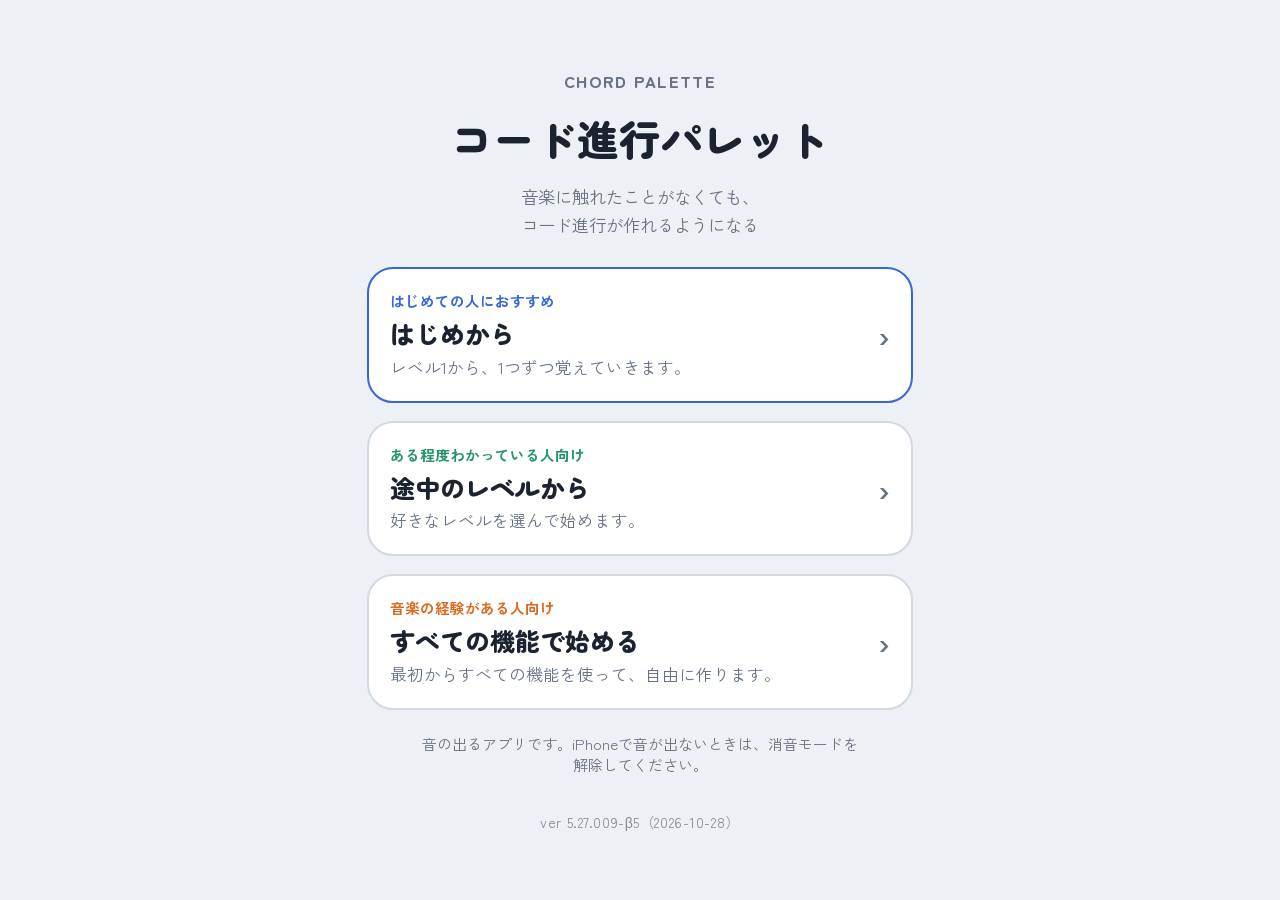
==== beta/index.html @ 0ecc5492 "ベータ版：コードのレベル10〜12で、同じ話題の文は「つぎへ」を押さずに続けて出す（鍵盤も時間に合わせて光る）。10-1・11-1 は話題の切れ目で2枚に（ver 5.27.009-β5） Co-Au" ====
<!doctype html>
<html lang="ja">
<head>
<meta charset="utf-8">
<meta name="viewport" content="width=device-width,initial-scale=1,maximum-scale=1,user-scalable=no,viewport-fit=cover">
<style>body{margin:0}[hidden]{display:none!important}</style>
<title>コード進行パレット β</title>
<script>
/* 意図しない拡大（ピンチ・ダブルタップ）を禁止。iPhone の Safari は viewport の user-scalable=no を無視するので、ジェスチャー自体を止める。
   アプリの読み込みが途中で失敗しても効くように、いちばん最初に置く。音を並べる画面の2本指の拡大（07-tracks.js）は自前で touch を見るので、これとは別に動く */
(function(){
  ['gesturestart','gesturechange','gestureend'].forEach(t=>document.addEventListener(t,e=>e.preventDefault(),{passive:false}));
  document.addEventListener('touchmove',e=>{ if(e.touches.length>1 || (e.scale!==undefined && e.scale!==1)) e.preventDefault(); },{passive:false});
  // すばやく2回目に触れたときは拡大させず、その代わりにタップ（クリック）として扱う
  let last=0;
  const tapEnd=e=>{ const now=Date.now(), quick=now-last<350; last=now;
    if(!quick || e.touches.length) return; const t=e.target; if(t.closest && t.closest('input,textarea,select,.proll')) return;
    e.preventDefault(); const c=t.isConnected && t.closest && !t.closest('.slot,.tile') && t.closest('button,a,label,[data-hear],[data-pair],[data-kd],.opt,.tc,.chip,[role=button]'); if(c) c.click(); };
  document.addEventListener('touchend',tapEnd,{passive:false});
  // 触った所が指を離す前に描き直されると（メロディの画面など）、touchend は外れた要素に届き document まで来ない。触った要素にも直接つけて受ける
  document.addEventListener('touchstart',e=>{ const t=e.target; if(t.nodeType!==1) return;
    t.addEventListener('touchend',ev=>{ if(!t.isConnected) tapEnd(ev); },{passive:false,once:true}); },{passive:true,capture:true});
  document.addEventListener('wheel',e=>{ if(e.ctrlKey) e.preventDefault(); },{passive:false});   // PCのトラックパッドのピンチ
})();
</script>
<meta name="claude:viewport-fit-sides" content="cover">
<link rel="preconnect" href="https://fonts.googleapis.com">
<link rel="preconnect" href="https://fonts.gstatic.com" crossorigin>
<link rel="stylesheet" href="https://fonts.googleapis.com/css2?family=Zen+Maru+Gothic:wght@500;700;900&family=Zen+Kaku+Gothic+New:wght@400;500;700&display=swap">
<link rel="stylesheet" href="../core/style.css?v=1301a5a6">
<link rel="stylesheet" href="core/beta.css?v=94fcdbba">
</head>
<body>

<div class="app" id="app">
  <div class="top">
    <button class="iconbtn" id="menuBtn" aria-label="メニュー" style="position:relative"><span class="protag">PRO</span>
      <svg width="22" height="22" viewBox="0 0 22 22" aria-hidden="true"><path d="M3 6h16M3 11h16M3 16h16" stroke="currentColor" stroke-width="2.2" stroke-linecap="round"/></svg>
    </button>
    <h1>コード進行パレット<small style="font-size:.55em;margin-left:4px;color:var(--d)">β</small></h1>
    <div class="badges"><button class="badge" id="keyBadge" aria-label="キーを変える">Key C</button><button class="badge" id="instBadge" aria-label="伴奏を変える">ピアノ</button></div>
  </div>

  <div class="palette" id="palette"></div>

  <div class="slotwrap">
    <div class="slothead"><span><span id="hint" class="nophrase">コードをマスへドラッグ</span></span><span class="right"><button class="moodtip" id="moodTip" hidden><span id="moodTipT">次のレベルへ</span> ›<i id="moodTipX" aria-label="とじる"><svg width="12" height="12" viewBox="0 0 18 18" aria-hidden="true" style="vertical-align:-1px"><path d="M4 4l10 10M14 4L4 14" stroke="currentColor" stroke-width="2.2" stroke-linecap="round"/></svg></i></button><b id="progName"></b></span></div>
    <div class="pages" id="pages"></div>
    <div class="gstrip" id="gstrip" aria-hidden="true"></div>
    <div class="slots" id="slots"></div>
  </div>

  <div class="lane" id="arpLane" role="button" tabindex="0" aria-label="コードの演奏を選ぶ">
    <span class="lanehead"><span id="arpLabel">コード</span> <b id="arpName"></b><svg width="12" height="12" viewBox="0 0 12 12" aria-hidden="true"><path d="M3 4.5l3 3 3-3" fill="none" stroke="currentColor" stroke-width="1.6" stroke-linecap="round"/></svg><span class="mix" data-ch="arp"><button class="mbtn" data-k="m" aria-label="ミュート"><svg width="15" height="15" viewBox="0 0 16 16" aria-hidden="true"><path d="M2.5 6h2.2L8 3.2v9.6L4.7 10H2.5z" fill="currentColor"/><path d="M10.5 6l3.5 4M14 6l-3.5 4" fill="none" stroke="currentColor" stroke-width="1.6" stroke-linecap="round"/></svg></button><button class="mbtn" data-k="s" aria-label="ソロ"><svg width="15" height="15" viewBox="0 0 16 16" aria-hidden="true"><path d="M2.8 10V8.5a5.2 5.2 0 0 1 10.4 0V10" fill="none" stroke="currentColor" stroke-width="1.6" stroke-linecap="round"/><rect x="2" y="9" width="3.2" height="4.6" rx="1.2" fill="currentColor"/><rect x="10.8" y="9" width="3.2" height="4.6" rx="1.2" fill="currentColor"/></svg></button><input type="range" min="0" max="1.5" step="0.05" value="1" aria-label="音量"></span></span>
    <canvas id="arpCv"></canvas>
  </div>
  <div class="lane" id="arp2Lane" role="button" tabindex="0" aria-label="重ねる楽器を選ぶ">
    <span class="lanehead">重ねる楽器 <b id="arp2Name"></b><svg width="12" height="12" viewBox="0 0 12 12" aria-hidden="true"><path d="M3 4.5l3 3 3-3" fill="none" stroke="currentColor" stroke-width="1.6" stroke-linecap="round"/></svg><span class="mix" data-ch="arp2"><button class="mbtn" data-k="m" aria-label="ミュート"><svg width="15" height="15" viewBox="0 0 16 16" aria-hidden="true"><path d="M2.5 6h2.2L8 3.2v9.6L4.7 10H2.5z" fill="currentColor"/><path d="M10.5 6l3.5 4M14 6l-3.5 4" fill="none" stroke="currentColor" stroke-width="1.6" stroke-linecap="round"/></svg></button><button class="mbtn" data-k="s" aria-label="ソロ"><svg width="15" height="15" viewBox="0 0 16 16" aria-hidden="true"><path d="M2.8 10V8.5a5.2 5.2 0 0 1 10.4 0V10" fill="none" stroke="currentColor" stroke-width="1.6" stroke-linecap="round"/><rect x="2" y="9" width="3.2" height="4.6" rx="1.2" fill="currentColor"/><rect x="10.8" y="9" width="3.2" height="4.6" rx="1.2" fill="currentColor"/></svg></button><input type="range" min="0" max="1.5" step="0.05" value="1" aria-label="音量"></span></span>
    <canvas id="arp2Cv"></canvas>
  </div>
  <div class="lane" id="drumLane" role="button" tabindex="0" aria-label="ドラムの演奏を選ぶ">
    <span class="lanehead">ドラム <b id="drumName"></b><svg width="12" height="12" viewBox="0 0 12 12" aria-hidden="true"><path d="M3 4.5l3 3 3-3" fill="none" stroke="currentColor" stroke-width="1.6" stroke-linecap="round"/></svg><span class="mix" data-ch="drum"><button class="mbtn" data-k="m" aria-label="ミュート"><svg width="15" height="15" viewBox="0 0 16 16" aria-hidden="true"><path d="M2.5 6h2.2L8 3.2v9.6L4.7 10H2.5z" fill="currentColor"/><path d="M10.5 6l3.5 4M14 6l-3.5 4" fill="none" stroke="currentColor" stroke-width="1.6" stroke-linecap="round"/></svg></button><button class="mbtn" data-k="s" aria-label="ソロ"><svg width="15" height="15" viewBox="0 0 16 16" aria-hidden="true"><path d="M2.8 10V8.5a5.2 5.2 0 0 1 10.4 0V10" fill="none" stroke="currentColor" stroke-width="1.6" stroke-linecap="round"/><rect x="2" y="9" width="3.2" height="4.6" rx="1.2" fill="currentColor"/><rect x="10.8" y="9" width="3.2" height="4.6" rx="1.2" fill="currentColor"/></svg></button><input type="range" min="0" max="1.5" step="0.05" value="1" aria-label="音量"></span></span>
    <canvas id="drumCv"></canvas>
  </div>
  <div class="lane" id="bassLane" role="button" tabindex="0" aria-label="ベースの演奏を選ぶ">
    <span class="lanehead">ベース <b id="bassName"></b><svg width="12" height="12" viewBox="0 0 12 12" aria-hidden="true"><path d="M3 4.5l3 3 3-3" fill="none" stroke="currentColor" stroke-width="1.6" stroke-linecap="round"/></svg><span class="mix" data-ch="bass"><button class="mbtn" data-k="m" aria-label="ミュート"><svg width="15" height="15" viewBox="0 0 16 16" aria-hidden="true"><path d="M2.5 6h2.2L8 3.2v9.6L4.7 10H2.5z" fill="currentColor"/><path d="M10.5 6l3.5 4M14 6l-3.5 4" fill="none" stroke="currentColor" stroke-width="1.6" stroke-linecap="round"/></svg></button><button class="mbtn" data-k="s" aria-label="ソロ"><svg width="15" height="15" viewBox="0 0 16 16" aria-hidden="true"><path d="M2.8 10V8.5a5.2 5.2 0 0 1 10.4 0V10" fill="none" stroke="currentColor" stroke-width="1.6" stroke-linecap="round"/><rect x="2" y="9" width="3.2" height="4.6" rx="1.2" fill="currentColor"/><rect x="10.8" y="9" width="3.2" height="4.6" rx="1.2" fill="currentColor"/></svg></button><input type="range" min="0" max="1.5" step="0.05" value="1" aria-label="音量"></span></span>
    <canvas id="bassCv"></canvas>
  </div>

  <div class="transport">
    <div class="playrow"><button class="hbtn" id="undoBtn" aria-label="もとに戻す" disabled><svg width="18" height="18" viewBox="0 0 18 18" aria-hidden="true"><path d="M6.5 4L3 7.5 6.5 11" fill="none" stroke="currentColor" stroke-width="1.9" stroke-linecap="round" stroke-linejoin="round"/><path d="M3.5 7.5h7a4 4 0 0 1 0 8H8" fill="none" stroke="currentColor" stroke-width="1.9" stroke-linecap="round"/></svg></button><button class="play" id="play" aria-label="再生"></button><button class="hbtn" id="redoBtn" aria-label="やり直す" disabled><svg style="transform:scaleX(-1)" width="18" height="18" viewBox="0 0 18 18" aria-hidden="true"><path d="M6.5 4L3 7.5 6.5 11" fill="none" stroke="currentColor" stroke-width="1.9" stroke-linecap="round" stroke-linejoin="round"/><path d="M3.5 7.5h7a4 4 0 0 1 0 8H8" fill="none" stroke="currentColor" stroke-width="1.9" stroke-linecap="round"/></svg></button></div>
    <div class="bpm">
      <label for="bpm">テンポ</label>
      <input type="range" id="bpm" min="60" max="180" step="1" value="96">
      <output id="bpmOut">96</output>
    </div>
  </div>
</div>

<div class="modepick" id="modePick" hidden role="dialog" aria-label="タイトル">
  <div class="mpin">
    <p class="mpeye">CHORD PALETTE</p>
    <h2 class="mptitle">コード進行パレット</h2>
    <p class="mpsub">音楽に触れたことがなくても、<br>コード進行が作れるようになる</p>
    <button class="mpcard cont" id="tsCont"><span class="mptx"><small>つづきから</small><b>つづきから</b><span id="tsContSub"></span></span><i>›</i></button>
    <button class="mpcard step" id="tsNew"><span class="mptx"><small>はじめての人におすすめ</small><b>はじめから</b><span id="tsNewSub">レベル1から、1つずつ覚えていきます。</span></span><i>›</i></button>
    <button class="mpcard mid" id="tsMid"><span class="mptx"><small>ある程度わかっている人向け</small><b>途中のレベルから</b><span>好きなレベルを選んで始めます。</span></span><i>›</i></button>
    <div class="tslevels" id="tsLevels" hidden></div>
    <button class="mpcard free" id="tsFree"><span class="mptx"><small>音楽の経験がある人向け</small><b>すべての機能で始める</b><span>最初からすべての機能を使って、自由に作ります。</span></span><i>›</i></button>
    <p class="mpnote">音の出るアプリです。iPhoneで音が出ないときは、消音モードを解除してください。</p>
    <p class="appver">ver 5.27.009-β5（2026-10-28）</p>
  </div>
</div>
<div class="scrim" id="scrim"></div>
<div class="lib" id="lib" hidden role="dialog" aria-label="コード進行ライブラリ">
  <div class="libin">
    <div class="libhead"><h2>コード進行ライブラリ</h2><button class="iconbtn" id="libClose" aria-label="とじる"><svg width="18" height="18" viewBox="0 0 18 18" aria-hidden="true"><path d="M4 4l10 10M14 4L4 14" stroke="currentColor" stroke-width="2" stroke-linecap="round"/></svg></button></div>
    <input type="search" id="libQ" placeholder="名前・雰囲気・数字で探す" autocomplete="off">
    <div class="libcats" id="libCats"></div>
    <div class="libtags" id="libTags"></div>
    <p class="small libnote">再生ボタンで試し聴き、「使う」でマスに入れます（今のマスは置きかわります）。</p>
    <div class="liblist" id="libList"></div>
  </div>
</div>
<div class="tut" id="tut" hidden>
  <div class="tutbar"><div class="tutprog nophrase" id="tutDots"></div><button class="tutrev" id="tutRev"><svg width="15" height="15" viewBox="0 0 16 16" aria-hidden="true"><path d="M2 3.2c2.2-.9 4.2-.6 6 .8 1.8-1.4 3.8-1.7 6-.8v9.6c-2.2-.9-4.2-.6-6 .8-1.8-1.4-3.8-1.7-6-.8z M8 4v9.6" fill="none" stroke="currentColor" stroke-width="1.5" stroke-linejoin="round"/></svg>おさらい</button><button class="tutskip" id="tutSkip">やめる</button><div class="tp-sub nophrase" id="tpSub"></div></div>
  <div class="tutstage" id="tutStage"></div>
  <div class="tutnav"><button class="tutbtn alt" id="tutBack">もどる</button><button class="tutbtn" id="tutNext">つぎへ</button></div>
  <div class="revwrap" id="revWrap" hidden><button class="revscrim" id="revScrim" aria-label="おさらいをとじる"></button>
    <div class="revpanel" role="dialog" aria-label="おさらい"><div class="revhead"><b>おさらい</b><button id="revClose" aria-label="とじる"><svg width="14" height="14" viewBox="0 0 14 14" aria-hidden="true"><path d="M3 3l8 8M11 3l-8 8" stroke="currentColor" stroke-width="2" stroke-linecap="round"/></svg></button></div>
      <p class="revsub">このページに出てくる、前に説明した言葉です。コードはタップすると鳴ります。</p><div class="revlist" id="revList"></div><i class="revgrip"></i></div></div>
</div>
<div class="modalpop" id="moodPop" hidden><div class="popcard" role="dialog" aria-label="次のレベルの案内">
  <div class="popchips" id="moodPopChips"></div>
  <div class="popeyebrow" id="moodPopEye">NEXT</div>
  <h2 id="moodPopTitle"></h2>
  <p id="moodPopText"></p>
  <div class="popbtns"><button class="alt" id="moodPopLater">あとで</button><button id="moodPopGo">はじめる</button></div>
</div></div>
<div class="toast" id="toast" hidden></div>
<button class="updbar" id="updBar" hidden>新しいバージョンがあります　タップで更新</button>
<div class="coach" id="coach" hidden><svg class="dim" aria-hidden="true"><defs><mask id="coachMask"><rect width="100%" height="100%" fill="#fff"/><g id="coachHoles"></g></mask></defs><rect width="100%" height="100%" fill="rgba(8,12,20,.55)" mask="url(#coachMask)"/></svg><div class="bubble" id="coachBubble"><p id="coachText"></p><div class="bbtns" id="coachBtns"></div></div></div>

<aside class="drawer" id="drawer" aria-label="設定">
  <h2>設定 <button class="iconbtn" id="closeDrawer" aria-label="とじる"><svg width="18" height="18" viewBox="0 0 18 18" aria-hidden="true"><path d="M4 4l10 10M14 4L4 14" stroke="currentColor" stroke-width="2" stroke-linecap="round"/></svg></button></h2>
  <div class="sec"><h3>レベル <small id="lvCount" style="color:var(--muted);font-weight:400"></small></h3>
    <button class="lvnext" id="lvNext"></button>
    <details class="acc" id="lvAcc" style="margin-top:8px"><summary><span>レベル一覧（クリアしたレベルは見返せます）</span><svg width="12" height="12" viewBox="0 0 12 12" aria-hidden="true"><path d="M3 4.5l3 3 3-3" fill="none" stroke="currentColor" stroke-width="1.6" stroke-linecap="round"/></svg></summary><div class="acclist" id="levelList"></div></details>
    <button class="chip" id="toTitle" style="align-self:flex-start">タイトル画面へ</button></div>
  <div class="sec"><h3>キー</h3><div class="keys" id="keyChips"></div></div>
  <div class="sec"><h3>小節数</h3><div class="chips" id="barChips"></div></div>
  <div class="sec" id="lenSec"><h3>コードの切り替え（1マスの長さ）</h3><div class="chips" id="lenChips"></div>
    <p class="small" id="lenNote"></p></div>
  <div class="sec"><h3>コードの表示</h3><div class="chips" id="labelChips"></div>
    <h3 style="margin-top:12px">数字の書き方</h3><div class="chips" id="numChips"></div></div>
  <div class="sec"><h3>進行ガイド</h3><div class="chips" id="guideChips"></div>
    <p class="small">マスの上に、役割の流れ（T・S・D）と、お手本どおりかを表示します。</p></div>
  <div class="sec"><h3>色の意味</h3>
    <div class="legend">
      <span class="T"><b>T</b>トニック：落ち着く・帰ってくる場所</span>
      <span class="S"><b>S</b>サブドミナント：広がる・動き出す</span>
      <span class="D"><b>D</b>ドミナント：緊張してTに戻りたくなる</span>
    </div>
    <p class="small" style="margin:6px 0 0">右上の ( ) は「ときどきその役割にもなる」という意味です。</p>
  </div>
  <div class="sec"><h3>コード進行ライブラリ</h3><button class="chip main" id="libOpen">有名な進行から探す</button><p class="small" style="margin:6px 0 0">定番の進行を、名前や雰囲気で探して使えます。レベルが上がると増えます。</p></div>
  <div class="sec"><h3>PRO</h3><div class="chips" id="proChips"></div>
    <p class="small">パレットにないコード（sus4・分数コードなど）を作れます。置いたコードを2回タップすると開きます。<br>伴奏の帯をタップすると「トラック」の画面が開き、演奏・楽器・音量などを細かく変えられます。</p></div>
  <p class="small" id="accNote">伴奏の帯をタップすると、伴奏スタイルと楽器・ドラムの音・ベースを選べます。</p>
  <p class="small">iPhoneで音が出ないときは、消音モードを解除してください。</p>
  <div class="sec"><h3>曲を書き出す</h3>
    <div class="chips"><button class="chip" id="expAudio">音声ファイル</button><button class="chip" id="expMidi">MIDIファイル</button><button class="chip" id="shareNow">共有リンク</button></div>
    <p class="small" style="margin:6px 0 0" id="expNote">音声ファイルは、1周再生しながら録音します。共有リンクを開いた人の進み具合や設定は変わりません。</p>
    <div id="shareBox"></div></div>
  <div class="sec"><h3>セーブデータ</h3>
    <div class="chips"><button class="chip main" id="saveExport">セーブデータを保存</button><button class="chip" id="saveImport">セーブデータを読み込む</button></div>
    <input type="file" id="saveFile" accept=".json,application/json" hidden>
    <p class="small" style="margin:6px 0 0">進み具合・曲・設定を、まるごと1つのファイルに保存します。別の端末でも読み込めます。</p>
    <details class="acc" id="songAcc" style="margin-top:8px" hidden><summary><span>保存した進行</span><svg width="12" height="12" viewBox="0 0 12 12" aria-hidden="true"><path d="M3 4.5l3 3 3-3" fill="none" stroke="currentColor" stroke-width="1.6" stroke-linecap="round"/></svg></summary><div class="songlist" id="songList"></div></details></div>
  <div class="sec"><h3>リセット</h3>
    <div class="chips"><button class="chip" id="resetSlots">マスを空にする</button><button class="chip" id="resetAll">設定もぜんぶ最初に戻す</button></div>
    <p class="small" style="margin:0">セーブデータとマイ演奏は消えません。</p></div>
  <p class="appver">ver 5.27.009-β5（2026-10-28）</p>
</aside>

<div class="sheet" id="varSheet" role="dialog" aria-label="コードのバリエーション">
  <h2><span id="varTitle">バリエーション</span><button class="iconbtn" id="closeVar" aria-label="とじる"><svg width="18" height="18" viewBox="0 0 18 18" aria-hidden="true"><path d="M4 4l10 10M14 4L4 14" stroke="currentColor" stroke-width="2" stroke-linecap="round"/></svg></button></h2>
  <div class="varopts" id="varOpts"></div>
  <div id="varWheels" hidden><div class="varnow" id="varNow"></div>
    <div class="varcols"><div class="edcol"><h3>響き</h3><div class="wheel"><div class="edlist" id="varKind"></div></div></div>
      <div class="edcol"><h3>ベース（いちばん低い音）</h3><div class="wheel"><div class="edlist" id="varBassW"></div></div></div></div></div>
  <p class="pnote">タップすると響きを試せます。右上の文字は役割（T・S・D）です。</p>
</div>
<div class="sheet" id="edSheet" role="dialog" aria-label="コードを編集">
  <h2><span id="edTitle"></span><button class="iconbtn" id="closeEd" aria-label="とじる"><svg width="18" height="18" viewBox="0 0 18 18" aria-hidden="true"><path d="M4 4l10 10M14 4L4 14" stroke="currentColor" stroke-width="2" stroke-linecap="round"/></svg></button></h2>
  <div class="edtabs" id="edTabs"></div>
  <div class="edhead"><span class="edname" id="edName"></span><span class="edsub" id="edSub"></span>
    <button class="chip" id="edPlay">試し弾き</button><button class="chip" id="edReset">もとに戻す</button></div>
  <div class="sheetsec"><h3>コードを変える拍（いくつでも）</h3><div class="chips" id="edBeat"></div></div>
  <div class="sheetsec" id="edAntSec"><h3>このコードに入るタイミング（食い・後ろ倒し）</h3><div class="chips" id="edAnt"></div></div>
  <div class="edcols">
    <div class="edcol"><h3>ルート</h3><div class="wheel"><div class="edlist" id="edRoot"></div></div></div>
    <div class="edcol"><h3>種類</h3><div class="wheel"><div class="edlist" id="edQual"></div></div></div>
    <div class="edcol"><h3>追加の音</h3><div class="wheel"><div class="edlist" id="edExt"></div></div></div>
    <div class="edcol"><h3>ベース</h3><div class="wheel"><div class="edlist" id="edBass"></div></div></div>
  </div>
</div>
<div class="sheet" id="patSheet" role="dialog" aria-label="演奏を編集">
  <h2><span id="patTitle"></span><button class="iconbtn" id="closePat" aria-label="とじる"><svg width="18" height="18" viewBox="0 0 18 18" aria-hidden="true"><path d="M4 4l10 10M14 4L4 14" stroke="currentColor" stroke-width="2" stroke-linecap="round"/></svg></button></h2>
  <div class="prow" style="margin-bottom:10px"><input id="patName" class="pname" maxlength="16" aria-label="演奏の名前"><button class="chip hb" id="patUndo" aria-label="もとに戻す" disabled><svg width="18" height="18" viewBox="0 0 18 18" aria-hidden="true"><path d="M6.5 4L3 7.5 6.5 11" fill="none" stroke="currentColor" stroke-width="1.9" stroke-linecap="round" stroke-linejoin="round"/><path d="M3.5 7.5h7a4 4 0 0 1 0 8H8" fill="none" stroke="currentColor" stroke-width="1.9" stroke-linecap="round"/></svg></button><button class="chip hb" id="patRedo" aria-label="やり直す" disabled><svg style="transform:scaleX(-1)" width="18" height="18" viewBox="0 0 18 18" aria-hidden="true"><path d="M6.5 4L3 7.5 6.5 11" fill="none" stroke="currentColor" stroke-width="1.9" stroke-linecap="round" stroke-linejoin="round"/><path d="M3.5 7.5h7a4 4 0 0 1 0 8H8" fill="none" stroke="currentColor" stroke-width="1.9" stroke-linecap="round"/></svg></button><button class="chip" id="patNew">＋ 新規</button><button class="chip" id="patDup">複製</button></div>
  <p class="pnote" id="patHelp"></p>
  <div class="pgrid" id="patGrid"></div>
  <div class="prow" style="margin:8px 0 6px"><button class="chip main" id="patPlay">再生／停止</button></div>
  <div class="sheetsec"><h3 id="patOptTitle"></h3><div class="chips" id="patOptChips"></div>
    <details class="acc" id="patMoreAcc" style="margin-top:12px"><summary><span>細かい設定（リズム・タイミングなど）</span><svg width="12" height="12" viewBox="0 0 12 12" aria-hidden="true"><path d="M3 4.5l3 3 3-3" fill="none" stroke="currentColor" stroke-width="1.6" stroke-linecap="round"/></svg></summary><div id="patOptMore"></div></details></div>
  <div class="prow"><button class="chip" id="patClear">ぜんぶ削除</button><button class="chip" id="patDel">この演奏を削除</button></div>
</div>
<div class="sheet" id="sheet" role="dialog" aria-label="演奏を選ぶ">
  <h2><span id="sheetTitle"></span><button class="iconbtn" id="closeSheet" aria-label="とじる"><svg width="18" height="18" viewBox="0 0 18 18" aria-hidden="true"><path d="M4 4l10 10M14 4L4 14" stroke="currentColor" stroke-width="2" stroke-linecap="round"/></svg></button></h2>
  <div class="proedit"><button class="chip" id="patEditBtn">演奏を編集</button><button class="chip" id="patNewBtn">＋ 新しく作る</button><small id="patHint"></small></div>
  <h3 class="sheeth3">演奏</h3>
  <div class="opts" id="opts"></div>
  <div class="sheetsec" id="keepSec" hidden style="margin-top:14px"><h3>伴奏スタイルを変えたとき</h3><div id="keepChips"></div></div>
  <div class="sheetsec" style="margin-top:16px"><h3 id="soundTitle"></h3><div class="chips" id="soundChips"></div></div>
  <div class="sheetsec" id="rangeSec" hidden><h3 id="rangeTitle">音域</h3>
    <p class="small" style="margin:0 0 6px">和音を弾く高さの範囲を選びます。</p>
    <div class="rangerow" id="rhRow"><b id="rhLab">右手</b><input type="range" id="rhKb" step="1"><output id="rhOut"></output><button class="chip" id="rhReset">標準</button></div>
    <div class="rangerow" id="lhRow"><b>左手</b><input type="range" id="lhKb" step="1"><output id="lhOut"></output><button class="chip" id="lhReset">標準</button></div></div>
  <div class="sheetsec" id="wideSec" hidden><h3>左右の広がり</h3><div class="chips" id="wideChips"></div><p class="small" style="margin:6px 0 0">音を左右に振り分けて、広がりのある響きにします。</p></div>
  <div class="sheetsec" id="part2Sec" hidden><h3>重ねる楽器</h3><div class="chips" id="p2Pat"></div><div id="p2InstWrap" hidden><h3 style="margin-top:12px">楽器</h3><div class="chips" id="p2Inst"></div></div></div>
  <div class="sheetsec" id="kitSec" hidden><h3>ドラムの音</h3><div class="chips" id="kitChips2"></div></div>
  <div class="sheetsec" id="fillSec"><h3>フィルイン（4小節ごとにおかずとシンバル）</h3><div class="chips" id="fillChips"></div><h3>ベース</h3><div class="chips" id="bassSndChips"></div></div>
</div>

<script>window.CP_CONF={"store": "cpbeta-", "snd": "../snd/", "kind": "beta", "lvMax": 12};</script>
<script src="../core/js/01-music.js?v=28c1b060"></script>
<script src="../core/js/02-mypattern.js?v=146890c2"></script>
<script src="../core/js/03-ui.js?v=aeaad950"></script>
<script src="../core/js/04-audio.js?v=596e3ac2"></script>
<script src="../core/js/05-tutorial.js?v=4e760c0c"></script>
<script src="../core/js/06-save.js?v=3127f7e9"></script>
<script src="../core/js/07-tracks.js?v=ca8d3c38"></script>
<script src="../core/js/09-phrase.js?v=47f99bd0"></script>
<script src="../core/js/10-pated.js?v=c9de733f"></script>
<script src="core/js/11-paths.js?v=97044d5e"></script>
<script src="../core/js/12-songs.js?v=92349446"></script>
<script src="core/js/13-chordadv.js?v=96210ac9"></script>
</body>
</html>
---- core/style.css ----
/* Layout: one fixed phone screen — top bar, chord palette (4×2), bar slots, two DAW-style lanes (drums / arpeggio), transport. Settings live in a left drawer; pattern pickers in a bottom sheet. */
:root{
  --bg:#EDF0F5; --surface:#FFFFFF; --ink:#1B2230; --muted:#677285; --line:#D3D9E3; --lane:#E3E8EF;
  --t:#3567D6; --s:#24946A; --d:#DA6A22;
  --display:"Zen Maru Gothic","Hiragino Maru Gothic ProN","Rounded Mplus 1c",sans-serif;
  --body:"Zen Kaku Gothic New","Hiragino Sans","Noto Sans JP",sans-serif;
  --gap:8px; --warn:#E3A82B; --warnText:#A86F00;
}
@media (prefers-color-scheme: dark){:root:not([data-theme="light"]){
  --bg:#11151C; --surface:#1A202A; --ink:#E8ECF3; --muted:#8C97AA; --line:#2B3441; --lane:#161B23;
  --t:#7EA4FF; --s:#5BCB97; --d:#FF9C5B; --warn:#F2C14E; --warnText:#F2C14E; color-scheme:dark}}
:root[data-theme="dark"]{
  --bg:#11151C; --surface:#1A202A; --ink:#E8ECF3; --muted:#8C97AA; --line:#2B3441; --lane:#161B23;
  --t:#7EA4FF; --s:#5BCB97; --d:#FF9C5B; --warn:#F2C14E; --warnText:#F2C14E; color-scheme:dark}
*{box-sizing:border-box}
[hidden]{display:none!important}
html,body{height:100%;overflow:hidden;overscroll-behavior:none;background:var(--bg)}
html{touch-action:pan-x pan-y}
/* ダブルタップでの拡大を止める（スクロールはできる）。スライダーとドラッグする所は個別に none */
body,body *{touch-action:pan-x pan-y}
input[type=range]{touch-action:none}
/* iPhone は16pxより小さい入力欄を触ると自動で拡大するので、入力欄はすべて16px以上に */
input,select,textarea{font-size:16px}   /* ピンチズーム・ダブルタップズームを止める */
body{color:var(--ink);font-family:var(--body);-webkit-tap-highlight-color:transparent;
  padding-left:max(12px,env(safe-area-inset-left,0px));padding-right:max(12px,env(safe-area-inset-right,0px));padding-block:6px 10px}
button{font:inherit;color:inherit}
.app{height:100%;max-width:520px;margin:0 auto;display:grid;gap:10px;
  grid-template-rows:auto minmax(0,1fr);grid-auto-rows:auto;grid-template-columns:minmax(0,1fr)}
.app>*{min-width:0}

/* top bar */
.top{display:flex;align-items:center;gap:10px;height:40px}
.iconbtn{width:40px;height:40px;border-radius:12px;border:0;background:transparent;display:grid;place-items:center;cursor:pointer;flex:none}
.iconbtn:focus-visible,.chip:focus-visible,.lane:focus-visible,.play:focus-visible{outline:2px solid var(--t);outline-offset:2px}
h1{font-family:var(--display);font-weight:900;font-size:1.05rem;margin:0;white-space:nowrap}
.badges{margin-left:auto;display:flex;gap:6px;min-width:0;overflow:hidden}
.badges .badge{min-width:0;overflow:hidden;text-overflow:ellipsis}
h1{flex:none}
#keyBadge{flex:none}
.badge{font-size:.72rem;color:var(--muted);border:1px solid var(--line);border-radius:999px;padding:3px 9px;white-space:nowrap;background:var(--surface)}

/* palette */
.palette{display:grid;grid-template-columns:repeat(3,minmax(0,auto));grid-template-rows:repeat(3,minmax(0,min(26vw,150px)));justify-content:center;align-content:center;gap:var(--gap) 10px;min-height:0}
.palette .tile{height:min(100%,26vw,150px);aspect-ratio:1/.88;align-self:center;justify-self:center}   /* パレットを大きめに（横幅いっぱいまで） */
.palette .tile:nth-child(7){grid-column:2}
.tile{--fn:var(--t);position:relative;border-radius:16px;border:2px solid color-mix(in srgb,var(--fn) 40%,var(--line));
  background:color-mix(in srgb,var(--fn) 10%,var(--surface));display:flex;align-items:center;justify-content:center;
  touch-action:none;user-select:none;-webkit-user-select:none;cursor:grab;container-type:size;min-height:0;transition:transform .12s,box-shadow .12s}
.tile.S,.slot.S,.ghost.S{--fn:var(--s)}
.slot.X,.ghost.X{--fn:var(--muted)}
.page i.X{background:color-mix(in srgb,var(--muted) 28%,var(--surface))}.tile.D,.slot.D,.ghost.D{--fn:var(--d)}
.tile.sel{box-shadow:0 0 0 2px var(--bg),0 0 0 5px var(--fn)}
.tile:active{transform:scale(.95)}
.name{font-family:var(--display);font-weight:900;font-size:clamp(.7rem,36cqmin,2.1rem);line-height:1;margin-top:min(10cqh,12px);letter-spacing:-.02em;white-space:nowrap}
.name sup{font-size:.5em;vertical-align:.85em;margin-left:1px}
.deg{position:absolute;top:min(4px,3cqh);left:min(8px,6cqw);font-family:var(--display);font-weight:900;font-size:clamp(.5rem,16cqh,.8rem);line-height:1.1;color:var(--fn)}
.deg sup,.slot .dg sup{font-size:.6em;vertical-align:.7em}
.leg{width:0;min-width:100%;align-self:stretch;height:100%;min-height:0;container-type:size;display:flex;flex-direction:column;justify-content:center;gap:min(6px,2cqh);overflow:hidden;line-height:1.2;color:var(--muted)}
.leg span{display:flex;gap:.35em;align-items:baseline;font-size:min(.72rem,12cqh,10cqw);white-space:nowrap}
.leg b{font-family:var(--display);font-weight:900;font-size:1.1em;flex:none}   /* 凡例：段の高さに合わせて文字を小さくし、タイルや下の行にはみ出さない */
.leg .T b{color:var(--t)}.leg .S b{color:var(--s)}.leg .D b{color:var(--d)}
.legL{grid-column:1;grid-row:3}.legR{grid-column:3;grid-row:3}
.fn{position:absolute;top:min(5px,4cqh);right:min(8px,6cqw);font-family:var(--display);font-weight:900;font-size:clamp(.45rem,13cqh,.64rem);line-height:1.1;color:var(--fn)}
.fn small{font-size:.85em;color:var(--s);margin-left:1px}
.tile.dual{border-color:color-mix(in srgb,var(--t) 40%,var(--line));
  background:linear-gradient(135deg,color-mix(in srgb,var(--d) 12%,var(--surface)) 0 50%,color-mix(in srgb,var(--t) 10%,var(--surface)) 50% 100%)}
.slot .rl{position:absolute;bottom:3px;right:6px;font-family:var(--display);font-weight:900;font-size:.62rem;color:var(--fn)}
.slot:not(.filled) .rl,.slot.split .rl{display:none}
.slot .cell i b{color:var(--fn);margin-left:2px}
.helper{border:1.5px dashed var(--line);border-radius:16px;display:flex;align-items:center;justify-content:center;text-align:center;
  font-size:.66rem;line-height:1.45;color:var(--muted);padding:6px;min-height:0;overflow:hidden}

/* slots */
.slotwrap{display:flex;flex-direction:column;gap:4px;min-height:0}
.slothead{display:flex;justify-content:space-between;align-items:center;gap:8px;font-size:.72rem;color:var(--muted);min-height:16px;line-height:16px}
.slothead .right{display:flex;align-items:center;gap:8px;min-width:0;flex:none}
#hint.guide{color:var(--ink);font-weight:700;font-family:var(--display)}
.slot.warn{box-shadow:0 0 0 2px var(--bg),0 0 0 4px var(--warn)}
#hint{min-width:0;overflow:hidden;text-overflow:ellipsis;white-space:nowrap;flex:0 1 auto}
#progName{white-space:nowrap;overflow:hidden;text-overflow:ellipsis;min-width:0}
.slothead .right{min-width:0;flex-shrink:1}
.proedit{display:none;margin:0 auto 12px;max-width:520px}
body.pro .proedit{display:flex;gap:8px;align-items:center}
.proedit .chip{background:var(--ink);color:var(--bg);border-color:var(--ink);white-space:nowrap;flex:none}
.proedit small{font-size:.7rem;color:var(--muted);line-height:1.4}
.pgrid{display:block;max-width:560px;margin:0 auto 12px;--rh:26px}
.prwrap{display:flex;gap:4px}
.kbrow{margin:8px 0 12px}.kbhead{display:flex;align-items:center;gap:10px;font-size:.85rem;margin:0 0 6px}.kbhead span{flex:1;color:var(--muted);font-variant-numeric:tabular-nums}.kbhead .chip{padding:4px 12px}
.kbr{position:relative;overflow-x:auto;overflow-y:hidden;-webkit-overflow-scrolling:touch;border-radius:6px;border:1.5px solid var(--line);touch-action:pan-x}
.kbr .keys{display:flex;height:64px;width:max-content}
.kbr i{display:block;width:13px;flex:none;border-right:1px solid var(--line);background:#fff;position:relative;cursor:pointer}
.kbr i.bk{background:#3a3f4a;height:62%}
.kbr i.on{background:color-mix(in srgb,var(--t) 55%,#fff)}.kbr i.bk.on{background:color-mix(in srgb,var(--t) 70%,#000)}
.kbr i.lo{box-shadow:inset 0 -5px 0 var(--d)}
.kbr i em{position:absolute;bottom:2px;left:0;right:0;text-align:center;font-style:normal;font-size:.5rem;color:var(--muted);pointer-events:none}
.rangerow{display:flex;align-items:center;gap:10px;font-size:.85rem;font-weight:700;margin:6px 0}.rangerow .chip{padding:4px 10px;font-size:.75rem}.rangerow output{min-width:6.5em!important}.rangerow input{flex:1}.rangerow output{min-width:3.4em;text-align:right;font-variant-numeric:tabular-nums;color:var(--muted);font-weight:500}
.scenebar{margin:0 0 10px}.scenebar .small{margin:6px 0 0}
.prlabs{display:flex;flex-direction:column;width:64px;flex:none}
.prlabs span{height:var(--rh);display:flex;align-items:center;font-size:.6rem;color:var(--muted);font-weight:700;white-space:nowrap;overflow:hidden}
.proll{--cols:16;position:relative;flex:1;min-width:0;height:calc(var(--rows) * var(--rh));border-radius:6px;touch-action:none;user-select:none;-webkit-user-select:none;-webkit-touch-callout:none;cursor:crosshair;
  background:
    repeating-linear-gradient(90deg,color-mix(in srgb,var(--ink) 30%,transparent) 0 1.5px,transparent 1.5px calc(100% / var(--cols) * 4)),
    repeating-linear-gradient(90deg,var(--line) 0 1px,transparent 1px calc(100% / var(--cols))),
    repeating-linear-gradient(180deg,transparent 0 calc(var(--rh) - 1px),var(--line) calc(var(--rh) - 1px) var(--rh)),
    var(--lane)}
.prnotes{position:absolute;inset:0;pointer-events:none}
.prn{position:absolute;height:calc(var(--rh) - 5px);margin-top:2px;border-radius:4px;box-sizing:border-box;border:1.5px solid var(--t);
  background:color-mix(in srgb,var(--t) calc(25% + var(--v) * 60%),var(--surface));overflow:hidden;
  box-shadow:inset -4px 0 0 -2px color-mix(in srgb,var(--ink) 55%,transparent)}
.prn.dn::after{content:'';position:absolute;right:5px;bottom:3px;width:0;height:0;border:5px solid transparent;border-top:7px solid var(--ink);border-bottom:0}   /* 刺繍音の印（下向きの三角） */
.prn.nu::after{content:'';position:absolute;right:5px;bottom:3px;width:0;height:0;border:5px solid transparent;border-bottom:7px solid var(--ink);border-top:0}   /* 上の刺繍音の印（右下に上向きの三角） */
.prn.orn{border-style:dashed}   /* 飾り（元の音へ戻る刺繍・装飾音・トリル）は点線のふち */
.prn.up::after{content:'';position:absolute;right:5px;top:3px;width:0;height:0;border:5px solid transparent;border-bottom:7px solid var(--ink);border-top:0}   /* 上へ転回の印（上向きの三角） */
.prn.scoop::before{content:'';position:absolute;left:4px;bottom:4px;width:9px;height:2.5px;background:var(--ink);transform:rotate(-40deg);border-radius:1px}   /* しゃくりの印（左下からずり上がる線） */
.prn.nx,.prn.nt{border-style:dotted;border-width:2.5px}   /* 次のコードへつなぐ音・次のコードの上の音を先に弾く音（点線） */
.prn.cond{background-image:repeating-linear-gradient(135deg,transparent 0 4px,rgba(255,255,255,.45) 4px 6px)}   /* 鳴らす小節が決まっている音（しま模様） */
.prn.ocd::before,.prn.ocu::before{position:absolute;left:4px;top:50%;transform:translateY(-50%);font-size:9px;line-height:1;font-weight:700;color:var(--ink)}.prn.ocd::before{content:'↓'}.prn.ocu::before{content:'↑'}   /* 1オクターブ下・上の印 */
.prn.fall::after{content:'';position:absolute;right:4px;top:35%;width:12px;height:2.5px;background:var(--ink);transform:rotate(40deg);border-radius:1px}   /* フォールの印（右下へ下がる線） */
.prn b{position:absolute;left:2px;bottom:2px;width:3px;border-radius:2px;background:var(--ink);opacity:.7;max-height:calc(100% - 4px)}
.prn.dr{border-color:var(--ink);background:color-mix(in srgb,var(--ink) calc(20% + var(--v) * 75%),var(--surface));box-shadow:none;margin-left:1px;width:calc(100% / var(--cols) - 2px)!important}
.prn.dr b{display:none}
.prn.sel{outline:2px solid var(--d);outline-offset:1px}
.prrect{position:absolute;border:1.5px dashed var(--d);background:color-mix(in srgb,var(--d) 14%,transparent);border-radius:4px;pointer-events:none;z-index:1}   /* 囲んで選ぶ範囲 */
.prmode{display:flex;flex-wrap:wrap;gap:6px;align-items:center;margin:0 0 8px}
.prmode .sep{flex:1}
.prn.sl::after{content:'';position:absolute;left:0;top:0;bottom:0;width:9px;background:linear-gradient(to top right,transparent 48%,var(--ink) 50%,transparent 60%);opacity:.8}
.prvel{position:absolute;width:110px;text-align:center;background:var(--ink);color:var(--bg);font-size:.72rem;font-weight:700;border-radius:999px;padding:4px 0;pointer-events:none;z-index:2}
.pname{flex:1;min-width:0;font:inherit;font-weight:700;font-size:16px;padding:7px 12px;border-radius:999px;border:1.5px solid var(--line);background:var(--bg);color:var(--ink)}
.pnote{max-width:520px;margin:0 auto 10px;font-size:.72rem;color:var(--muted);line-height:1.5}
.prow{max-width:520px;margin:0 auto;display:flex;gap:8px;flex-wrap:wrap}
.edtabs{display:grid;grid-template-columns:repeat(auto-fit,minmax(64px,1fr));gap:6px;max-width:520px;margin:0 auto 12px}
.edtab{border:1.5px solid var(--line);background:var(--surface);border-radius:10px;padding:6px 2px;cursor:pointer;display:flex;flex-direction:column;align-items:center;gap:2px;min-width:0}
.edtab.sub{border-style:dashed}
.edtab small{font-size:.6rem;color:var(--muted)}
.edtab b{font-family:var(--display);font-size:.9rem;white-space:nowrap;overflow:hidden;text-overflow:ellipsis;max-width:100%}
.edtab[aria-pressed="true"]{border-color:var(--ink);box-shadow:inset 0 0 0 1px var(--ink)}
.slothead b{font-family:var(--display);color:var(--ink)}
.slots{display:grid;grid-template-columns:repeat(4,1fr);gap:var(--gap)}
.slots .slot{aspect-ratio:1/1.05;max-height:15vh}
/* タブレット・PC：マスは横いっぱい・高さ控えめ、再生ボタンとテンポは横並びにしてパレットを大きく */
@media (min-width:480px){
  .slots .slot{aspect-ratio:auto;height:min(13vh,120px);max-height:none}
  .app>.transport{flex-direction:row;gap:18px}
  .app>.transport .bpm{flex:1}
}
/* PC など横長の画面：左にパレット、右にマス・パターン・再生 */
@media (min-width:820px) and (min-aspect-ratio:5/4){
  .app{max-width:1060px;grid-template-columns:minmax(0,1fr) minmax(0,1fr);grid-template-rows:auto minmax(0,1fr) auto auto auto auto auto minmax(0,1fr);column-gap:32px}
  .app>.top{grid-column:1/-1}
  .app>.palette{grid-column:1;grid-row:2/-1;grid-template-rows:repeat(3,minmax(0,min(24vh,150px,9.5vw)))}
  .app>.palette .tile{height:min(100%,24vh,150px,9.5vw)}
  .app>.slotwrap{grid-column:2;grid-row:2;align-self:end}
  .app>#arpLane{grid-column:2;grid-row:3}.app>#arp2Lane{grid-column:2;grid-row:4}.app>#drumLane{grid-column:2;grid-row:5}.app>#bassLane{grid-column:2;grid-row:6}
  .app>.transport{grid-column:2;grid-row:7}
  .slots .slot{height:min(18vh,130px)}
  .transport{margin-top:6px}
}
/* 横向きのスマホなど高さが低いとき：マスを上の行に重ねない（右の列は上から順に並べる） */
@media (min-width:820px) and (min-aspect-ratio:5/4) and (max-height:560px){ .app{grid-template-rows:auto auto auto auto auto auto auto minmax(0,1fr)} .app>.slotwrap{align-self:start} }
.slot{--fn:var(--line);position:relative;border-radius:12px;border:2px dashed var(--line);display:flex;flex-direction:column;align-items:center;justify-content:center;
  touch-action:none;user-select:none;-webkit-user-select:none;overflow:hidden;container-type:size;min-height:0}
.slot .n{font-family:var(--display);font-weight:900;font-size:clamp(.9rem,30cqmin,1.6rem);line-height:1;white-space:nowrap}
.slot .n sup{font-size:.5em;vertical-align:.85em}
.slot .dg{font-family:var(--display);font-weight:900;font-size:.78rem;color:var(--fn);margin-top:3px}
.slot .num{position:absolute;top:3px;left:7px;font-size:.6rem;color:var(--muted);font-variant-numeric:tabular-nums}
.slot.filled{border-style:solid;border-color:color-mix(in srgb,var(--fn) 45%,var(--line));background:color-mix(in srgb,var(--fn) 12%,var(--surface))}
.slot.T{--fn:var(--t)}
.slot.ready{border-color:color-mix(in srgb,var(--ink) 50%,var(--line))}
.slot.over{border-color:var(--ink);border-style:solid}
.slot.now{box-shadow:inset 0 0 0 2px var(--ink)}
.slot .x{position:absolute;top:0;right:0;width:26px;height:26px;border:0;background:transparent;color:var(--muted);font-size:.9rem;padding:0;cursor:pointer}
.slot:not(.filled) .x{display:none}
.protag{display:none;position:absolute;right:-6px;bottom:-2px;font-size:.5rem;line-height:1;font-weight:700;letter-spacing:.06em;color:var(--bg);background:var(--ink);border-radius:999px;padding:2px 7px}
body.pro .protag{display:inline-block}
.edhead{max-width:520px;margin:0 auto 12px;display:flex;align-items:center;gap:10px;flex-wrap:wrap}
.exrow{display:flex;align-items:center;justify-content:center;gap:12px;margin:10px 0}.exrow>span{font-weight:700}.exrow .listen{margin:0}
.liblock{margin:16px 2px 0;color:var(--muted)}
.gpick{display:block!important}.gtabs{margin-bottom:8px}.gtabs .chip{font-size:.78rem;padding:5px 11px;min-height:0}
.chiphead{flex-basis:100%;font-size:.72rem;font-weight:700;color:var(--muted);margin:8px 0 -2px;letter-spacing:.04em}
.chiphead:first-child{margin-top:0}
.libalias{font-style:normal;font-weight:400;font-size:.8em;opacity:.65}
.edname{font-family:var(--display);font-weight:900;font-size:2rem;line-height:1;min-width:0;margin-right:auto}
.edname sup{font-size:.5em;vertical-align:.8em}
.edsub{font-size:.8rem;color:var(--muted);font-weight:700}
.edcols{display:grid;grid-template-columns:repeat(4,minmax(0,1fr));gap:6px;max-width:520px;margin:0 auto}
.edcol{display:flex;flex-direction:column;gap:6px;min-width:0}
.edcol h3{text-align:center}
/* スロット式ホイール：中央の帯に来たものが選ばれる */
.wheel{--ih:40px;position:relative;height:calc(var(--ih)*5);border:1px solid var(--line);border-radius:12px;background:var(--bg);overflow:hidden}
.wheel::before{content:"";position:absolute;left:4px;right:4px;top:calc(var(--ih)*2);height:var(--ih);border-radius:8px;background:var(--ink);pointer-events:none}
.wheel::after{content:"";position:absolute;inset:0;pointer-events:none;z-index:2;
  background:linear-gradient(var(--bg),transparent 32%,transparent 68%,var(--bg))}
.edlist{position:relative;z-index:1;height:100%;overflow-y:auto;overscroll-behavior:contain;scroll-snap-type:y mandatory;
  padding-block:calc(var(--ih)*2);scrollbar-width:none;display:flex;flex-direction:column}
.edlist::-webkit-scrollbar{display:none}
.edlist button{flex:none;height:var(--ih);scroll-snap-align:center;border:0;background:transparent;font-family:var(--display);font-weight:700;font-size:1rem;
  color:var(--muted);cursor:pointer;white-space:nowrap;padding:0 2px;transition:color .1s}
.edlist button.on{color:var(--bg)}
.wheel.off{opacity:.35;pointer-events:none}
.edlist button:focus-visible{outline:2px solid var(--t);outline-offset:-2px}
.slot.split .n{position:absolute;inset:0;display:flex}
.slot .cell{position:relative;min-width:0;display:flex;flex-direction:column;align-items:center;justify-content:center;gap:2px;--fn:var(--line);
  background:color-mix(in srgb,var(--fn) 14%,var(--surface));container-type:inline-size}
.slot .cell+.cell{border-left:2px solid var(--bg)}
.slot .cell.T{--fn:var(--t)}.slot .cell.S{--fn:var(--s)}.slot .cell.D{--fn:var(--d)}.slot .cell.X{--fn:var(--muted)}
.slot .cell b{font-family:var(--display);font-weight:900;font-size:clamp(.7rem,34cqi,1.3rem);line-height:1;white-space:nowrap;max-width:100%;overflow:hidden}
.slot .cell small{font-family:var(--display);font-weight:700;font-size:.55rem;color:var(--fn);white-space:nowrap;max-width:100%;overflow:hidden}
.slot .cell i{position:absolute;bottom:2px;font-style:normal;font-size:.5rem;color:var(--muted)}
.slot .cell.over{box-shadow:inset 0 0 0 2px var(--ink)}
.slot.split .num,.slot.split .x{z-index:2}
.slot.split{border-style:solid;border-color:var(--line)}
.slot.over-r::after{content:"";position:absolute;top:0;bottom:0;right:0;width:45%;background:color-mix(in srgb,var(--ink) 12%,transparent);border-left:2px dashed var(--ink);pointer-events:none}
.slot .empty{font-size:.62rem;color:var(--muted)}

/* lanes */
.lane{display:flex;flex-direction:column;gap:3px;min-height:0;border:0;background:transparent;padding:0;text-align:left;cursor:pointer}
.mix{display:none;margin-left:auto;align-items:center;gap:4px;cursor:default}
body.pro .mix{display:inline-flex}
.mbtn{width:22px;height:18px;border-radius:5px;border:1px solid var(--line);background:var(--surface);color:var(--muted);font:inherit;font-size:.62rem;font-weight:900;padding:0;cursor:pointer;line-height:1}
.mbtn[data-k="m"][aria-pressed="true"]{background:var(--d);border-color:var(--d);color:#fff}
.mbtn[data-k="s"][aria-pressed="true"]{background:var(--warn);border-color:var(--warn);color:#1B2230}
.mix input{width:64px;height:16px;accent-color:var(--ink);font-size:16px;margin:0}
.lane.silent canvas{opacity:.35}
.lanehead{width:100%;min-width:0;white-space:nowrap}
.lanehead>svg{flex:none}
.lanehead b{min-width:0;overflow:hidden;text-overflow:ellipsis;white-space:nowrap}
.lanehead{display:flex;align-items:center;gap:6px;font-size:.72rem;color:var(--muted);height:16px}
.lanehead b{color:var(--ink);font-weight:700}
.lanehead svg{margin-left:-2px}
.lane canvas{height:28px;flex:none;width:100%;display:block;border-radius:8px}
/* ビギナー：コードとドラムを「伴奏スタイル」としてひとまとまりに見せる。PRO：ドラム・コード・ベースを別々に */
body:not(.pro) #drumLane .lanehead{display:none}
body:not(.pro) #drumLane{margin-top:-6px}
#bassLane,#arp2Lane{display:none}
body.pro #bassLane,body.pro #arp2Lane{display:flex}
body.pro .lane canvas#arp2Cv{height:16px}
/* PROは帯が3段になるので、帯と再生ボタンを細くしてパレットの大きさを保つ */
body.pro .lane canvas{height:20px}
body.pro .lane canvas#bassCv{height:16px}
body.pro .lane{gap:2px}
body.pro .app{gap:7px}
body.pro .slots .slot{aspect-ratio:auto;height:min(12vh,110px);max-height:none}   /* PRO：下の4マスを少し低くして、そのぶんパレットを大きく */
body.pro .play{width:52px;height:52px}
body.pro .transport{gap:12px;flex-direction:row}   /* PRO：再生ボタンとテンポを1行にまとめて、パレットの場所を広く */
body.pro .playrow{gap:10px}body.pro .bpm{flex:1;width:auto}body.pro .hbtn{width:36px;height:36px}
.opt canvas.half{height:17px!important}

/* page strip (8/16 bars) */
.pages{display:flex;gap:6px;height:30px;flex:none}
.page{flex:1;min-width:0;display:grid;grid-template-columns:repeat(4,1fr);gap:2px;padding:3px;border-radius:8px;border:1.5px solid var(--line);background:var(--surface);cursor:pointer}
.page.hover{border-color:var(--t);border-style:dashed}
.page[aria-pressed="true"]{border-color:var(--ink);box-shadow:inset 0 0 0 1px var(--ink)}
.page:focus-visible{outline:2px solid var(--t);outline-offset:2px}
.page i{min-width:0;border-radius:3px;background:var(--lane);font-style:normal;font-family:var(--display);font-weight:700;font-size:.56rem;line-height:1;
  display:flex;align-items:center;justify-content:center;overflow:hidden;white-space:nowrap;color:var(--ink)}
.page i.T{background:color-mix(in srgb,var(--t) 28%,var(--surface))}
.page i.S{background:color-mix(in srgb,var(--s) 28%,var(--surface))}
.page i.D{background:color-mix(in srgb,var(--d) 28%,var(--surface))}
.page i.now{box-shadow:inset 0 0 0 1.5px var(--ink)}
.pages.b16 .page i{font-size:0}

/* transport */
.transport{display:flex;flex-direction:column;align-items:center;gap:6px}
.playrow{display:flex;align-items:center;gap:22px}
/* テンポがまだ出ないレベル：横並びのときはテンポの場所を取らず、再生の列を真ん中に */
body.pro .transport .bpm.accOff{display:none}body.pro .transport{justify-content:center}
@media (min-width:480px){.app>.transport .bpm.accOff{display:none}.app>.transport{justify-content:center}}
body.pro .moodtip{display:none}
.hbtn{width:40px;height:40px;border-radius:50%;border:1.5px solid var(--line);background:var(--surface);color:var(--ink);display:grid;place-items:center;cursor:pointer;padding:0}
.hbtn:disabled,.chip.hb:disabled{opacity:.3;cursor:default}
.chip.hb{padding:0;width:36px;display:inline-grid;place-items:center}
.play{width:62px;height:62px;border-radius:50%;border:0;background:var(--ink);color:var(--bg);display:grid;place-items:center;cursor:pointer;flex:none;transition:transform .08s}
.play:active{transform:scale(.93)}
.play.beat{transform:scale(1.06)}
.bpm{width:100%;display:flex;align-items:center;gap:10px;min-width:0}
.bpm label{font-family:var(--display);font-weight:900;font-size:.9rem}
.bpm output{font-variant-numeric:tabular-nums;font-family:var(--display);font-weight:700;min-width:2.2em;text-align:right}
input[type=range]{flex:1;min-width:0;accent-color:var(--ink);height:28px}

/* overlays */
.scrim{position:fixed;inset:0;background:rgba(10,14,20,.38);z-index:30;opacity:0;pointer-events:none;transition:opacity .2s}
.scrim.on{opacity:1;pointer-events:auto}
.drawer{position:fixed;z-index:40;top:0;bottom:0;left:0;width:min(310px,84vw);background:var(--surface);border-right:1px solid var(--line);
  transform:translateX(-102%);transition:transform .22s ease;overflow-y:auto;overscroll-behavior:contain;
  padding:calc(env(safe-area-inset-top,0px) + 12px) 18px calc(env(safe-area-inset-bottom,0px) + 20px) max(18px,env(safe-area-inset-left,0px));
  display:flex;flex-direction:column;gap:20px}
.drawer.on{transform:none}
.drawer h2{font-family:var(--display);font-weight:900;font-size:1.05rem;margin:0;display:flex;align-items:center;justify-content:space-between}
.sec{display:flex;flex-direction:column;gap:8px}
.sec h3{font-size:.72rem;letter-spacing:.08em;color:var(--muted);margin:0;font-weight:700}
.chips{display:flex;flex-wrap:wrap;gap:6px}
.keys{display:grid;grid-template-columns:repeat(6,1fr);gap:6px}
.acc{border:1.5px solid var(--line);border-radius:12px;background:var(--surface);overflow:hidden}
.acc summary{list-style:none;display:flex;align-items:center;justify-content:space-between;padding:10px 14px;cursor:pointer;font-size:.9rem;font-weight:500}
.acc summary::-webkit-details-marker{display:none}
.acc summary svg{color:var(--muted);transition:transform .2s}
.acc[open] summary svg{transform:rotate(180deg)}
.acc summary:focus-visible{outline:2px solid var(--t);outline-offset:-2px}
.acclist{border-top:1px solid var(--line);display:flex;flex-direction:column}
.acclist h4{margin:0;padding:10px 14px 4px;font-size:.66rem;letter-spacing:.08em;color:var(--muted);font-weight:700}
.acclist button{border:0;background:transparent;text-align:left;padding:9px 14px;display:flex;flex-direction:column;gap:1px;cursor:pointer;font:inherit;color:var(--ink)}
.acclist button+button{border-top:1px solid color-mix(in srgb,var(--line) 60%,transparent)}
.acclist button:active{background:var(--lane)}
.acclist b{font-size:.9rem;font-weight:700}
.presetfind{padding:10px 12px 4px;border-top:1px solid var(--line);display:flex;flex-direction:column;gap:8px}
.presetfind input{width:100%;font:inherit;font-size:16px;padding:8px 12px;border-radius:10px;border:1.5px solid var(--line);background:var(--bg);color:var(--ink)}
.tagrow{display:flex;gap:6px;overflow-x:auto;scrollbar-width:none;padding-bottom:2px}
.tagrow::-webkit-scrollbar{display:none}
.tagrow button{flex:none;border:1.5px solid var(--line);background:var(--surface);color:var(--ink);border-radius:999px;padding:4px 10px;font:inherit;font-size:.74rem;cursor:pointer}
.tagrow button[aria-pressed="true"]{background:var(--ink);color:var(--bg);border-color:var(--ink)}
.acclist .ptags{display:flex;gap:4px;flex-wrap:wrap;margin-top:2px}
.acclist .ptags i{font-style:normal;font-size:.64rem;color:var(--muted);border:1px solid var(--line);border-radius:999px;padding:0 6px}
.acclist .none{padding:12px 14px;font-size:.8rem;color:var(--muted)}
.acclist small{font-size:.74rem;color:var(--muted);font-family:var(--display);font-weight:700}
.chip{border:1.5px solid var(--line);background:var(--surface);font-weight:500;font-size:.84rem;padding:7px 12px;border-radius:999px;cursor:pointer}
.keys .chip{padding:8px 0;border-radius:10px;font-family:var(--display);font-weight:700}
.chip[aria-pressed="true"]{background:var(--ink);color:var(--bg);border-color:var(--ink)}
.legend{display:flex;flex-direction:column;gap:5px;font-size:.8rem;color:var(--muted);line-height:1.5}
.legend b{font-family:var(--display);font-weight:900;display:inline-block;width:1.4em}
.legend .T b{color:var(--t)}.legend .S b{color:var(--s)}.legend .D b{color:var(--d)}
.small{font-size:.74rem;color:var(--muted);line-height:1.6;margin:0}

.sheet{position:fixed;z-index:40;left:0;right:0;bottom:0;background:var(--surface);border-top:1px solid var(--line);border-radius:20px 20px 0 0;
  transform:translateY(105%);transition:transform .22s ease;
  padding:12px max(16px,env(safe-area-inset-right,0px)) calc(env(safe-area-inset-bottom,0px) + 16px) max(16px,env(safe-area-inset-left,0px))}
.sheet.on{transform:none}
.sheet{max-height:88%;overflow-y:auto;overscroll-behavior:contain}
.opt canvas{height:28px!important}
.sheet h2{font-family:var(--display);font-weight:900;font-size:1rem;margin:0 0 10px;display:flex;justify-content:space-between;align-items:center}
/* スクロールしても見出しと×ボタンが上に残るように */
.sheet h2{position:sticky;top:-12px;z-index:3;background:var(--surface);margin:-12px -4px 10px;padding:12px 4px 6px}
.sheetsec{max-width:520px;margin:0 auto 14px;display:flex;flex-direction:column;gap:8px}
.sheet h3{font-size:.72rem;letter-spacing:.08em;color:var(--muted);margin:0;font-weight:700}
.sheeth3{max-width:520px;margin:0 auto 8px!important}
.opts{display:grid;grid-template-columns:repeat(2,1fr);gap:8px;max-width:520px;margin:0 auto}
.opt{border:1.5px solid var(--line);border-radius:12px;background:var(--bg);padding:8px;display:flex;flex-direction:column;gap:6px;cursor:pointer;text-align:left}
.opt[aria-pressed="true"]{border-color:var(--ink);box-shadow:inset 0 0 0 1px var(--ink)}
.opt canvas{width:100%;height:34px;display:block}
.opt span{font-size:.82rem;font-weight:700}

.ghost{position:fixed;z-index:50;pointer-events:none;transform:translate(-50%,-65%) scale(1.06);width:74px;height:60px;border-radius:14px;
  display:flex;align-items:center;justify-content:center;background:color-mix(in srgb,var(--fn) 22%,var(--surface));border:2px solid var(--fn);box-shadow:0 10px 24px rgba(0,0,0,.2)}
.ghost{--fn:var(--t)}
.ghost .name{font-size:1.5rem}
/* ---- チュートリアル ---- */
.tut{position:fixed;inset:0;z-index:60;background:var(--bg);display:flex;flex-direction:column;
  padding:calc(env(safe-area-inset-top,0px) + 10px) max(18px,env(safe-area-inset-right,0px)) calc(env(safe-area-inset-bottom,0px) + 14px) max(18px,env(safe-area-inset-left,0px))}
.tutbar{display:flex;flex-wrap:wrap;align-items:flex-start;justify-content:space-between;gap:4px 10px;min-height:32px;position:relative}
/* 左上の進み具合（ステージごとのバーとゴール） */
.tutprog{flex:1;min-width:0;max-width:340px;display:flex;flex-direction:column;gap:5px;padding-top:2px}
.tp-top{white-space:nowrap;display:flex;gap:8px;font-size:.68rem;font-weight:700;color:var(--muted);letter-spacing:.04em}.tp-top b{color:var(--ink)}
.tp-bar{display:flex;align-items:center;gap:4px}.tp-bar svg{flex:none;margin-left:2px}
.tp-bar i{flex:1;height:6px;border-radius:3px;background:var(--line);overflow:hidden;position:relative}
.tp-bar i::after{content:'';position:absolute;left:0;top:0;bottom:0;width:calc(var(--f)*100%);background:var(--ink);border-radius:3px;animation:tpGrow .5s ease both}
.tp-bar i.done::after{background:var(--warn)}
@keyframes tpGrow{from{width:calc(var(--f0)*100%)}}
.tp-sub{flex:1 0 100%;font-size:.72rem;color:var(--muted);white-space:nowrap;overflow:hidden;text-overflow:ellipsis}.tp-sub i{font-style:normal;color:var(--line);margin:0 6px}
.tutrev{flex:none;height:34px;padding:0 12px;border-radius:17px;border:1.5px solid var(--line);background:var(--surface);color:var(--ink);font:inherit;font-size:.8rem;font-weight:700;display:flex;align-items:center;gap:5px;cursor:pointer}
.tutrev:focus-visible{outline:2px solid var(--t);outline-offset:2px}
/* おさらい：上から下りてくるパネル */
.revwrap{position:absolute;inset:0;z-index:5}
.revscrim{position:absolute;inset:0;border:0;padding:0;background:rgba(10,14,20,.4);animation:revFade .25s ease both;cursor:pointer}
.revpanel{position:absolute;left:0;right:0;top:0;margin:0 auto;max-width:560px;max-height:80%;box-sizing:border-box;background:var(--surface);border-radius:0 0 24px 24px;
  padding:calc(env(safe-area-inset-top,0px) + 16px) 18px 10px;display:flex;flex-direction:column;gap:8px;box-shadow:0 10px 30px rgba(0,0,0,.2);animation:revDrop .32s cubic-bezier(.2,.9,.3,1.1) both}
.revhead{display:flex;align-items:center;gap:8px}.revhead b{flex:1;font-family:var(--display);font-weight:900;font-size:1.2rem}
.revhead button{width:40px;height:40px;border:0;border-radius:20px;background:var(--bg);color:var(--ink);display:flex;align-items:center;justify-content:center;cursor:pointer}
.revsub{margin:0;font-size:.75rem;color:var(--muted)}
.revlist{overflow-y:auto;display:flex;flex-direction:column;gap:8px;min-height:0}
.revitem{background:var(--bg);border-radius:14px;padding:10px 12px;text-align:left}
.revitem b{font-family:var(--display);font-weight:900;font-size:.95rem}
.revitem p{margin:4px 0 0;font-size:.85rem;line-height:1.6;word-break:auto-phrase}
.revchips{display:flex;gap:4px;flex-wrap:wrap;margin-top:8px}.revchips .tc{min-width:48px;padding:4px 8px;cursor:pointer}
.revgrip{width:40px;height:4px;border-radius:2px;background:var(--line);align-self:center;flex:none}
@keyframes revDrop{from{transform:translateY(-100%)}to{transform:none}}
@keyframes revFade{from{opacity:0}}
/* ステージを終えたときの「クリア！」（左上のバー） */
.tp-clear{display:inline-block;margin-right:8px;font-size:.8rem;font-style:normal;color:var(--warnText);font-weight:900;animation:tpClear 2.6s ease both}
@keyframes tpClear{0%{opacity:0;transform:scale(.6)}12%{opacity:1;transform:scale(1.15)}22%{transform:none}80%{opacity:1}100%{opacity:0}}
.tp-bar i.done::after{transition:background .3s}
.okcard.recap{text-align:left;gap:4px}.okcard.recap b{font-size:1rem}.okcard.recap span{font-size:.88rem;line-height:1.6}
.okcard.recap.plain{background:var(--surface);border-color:var(--line)}
.tutdots{display:flex;gap:4px;flex-wrap:wrap}
.tutdots i{width:6px;height:6px;border-radius:50%;background:var(--line)}
.tutdots i.on{background:var(--ink);width:16px;border-radius:3px}
.tutskip{border:0;background:transparent;color:var(--muted);font:inherit;font-size:.8rem;cursor:pointer;padding:6px}
.tutstage{flex:1;min-height:0;display:flex;flex-direction:column;justify-content:center;align-items:center;text-align:center;gap:16px;max-width:460px;margin:0 auto;width:100%;overflow:hidden}
.tutstage h2{font-family:var(--display);font-weight:900;font-size:1.45rem;margin:0;text-wrap:balance;line-height:1.3}
.tutstage .eyebrow{font-size:.72rem;letter-spacing:.14em;color:var(--muted);font-weight:700}
.tutstage p{margin:0;font-size:.95rem;line-height:1.7;color:var(--ink);width:100%;word-break:auto-phrase;line-break:strict}
.tutstage h2{word-break:auto-phrase}
.coach .bubble p{word-break:auto-phrase}
.tutstage p.sub{font-size:.82rem;color:var(--muted)}
.tutnav{display:flex;gap:10px;max-width:460px;margin:0 auto;width:100%}
/* PC など大きな画面：説明スライドを画面の高さに合わせて拡大 */
@media (min-width:700px) and (min-height:600px){.tutstage,.tutnav{zoom:1.12}.tutbar{max-width:900px;margin:0 auto;width:100%}}
@media (min-width:760px) and (min-height:720px){.tutstage,.tutnav{zoom:1.3}}
@media (min-width:860px) and (min-height:860px){.tutstage,.tutnav{zoom:1.5}}
.tutbtn{flex:1;height:48px;border-radius:14px;border:0;background:var(--ink);color:var(--bg);font:inherit;font-weight:700;font-size:1rem;cursor:pointer}
.tutbtn.alt{flex:.5;background:transparent;color:var(--ink);border:1.5px solid var(--line)}
.tutbtn:disabled{opacity:.35}
.tutbtn.busy{opacity:.4}
.tutstage.skip *{animation-delay:0s!important;animation-duration:.01s!important}
.tutbtn:focus-visible,.tutskip:focus-visible{outline:2px solid var(--t);outline-offset:2px}
/* 出てくるアニメーション：.a は順番に、--d で遅らせる */
.tutstage .a{opacity:0;transform:translateY(14px);animation:tin .55s cubic-bezier(.2,.8,.2,1) forwards;animation-delay:calc(var(--dl,0) * 1s)}
@keyframes tin{to{opacity:1;transform:none}}
.tutstage .pop{opacity:0;transform:scale(.6);animation:tpop .5s cubic-bezier(.3,1.6,.5,1) forwards;animation-delay:calc(var(--dl,0) * 1s)}
@keyframes tpop{to{opacity:1;transform:none}}
.chordbig{font-family:var(--display);font-weight:900;font-size:5.2rem;line-height:1;display:flex;align-items:flex-end;gap:2px}
.chordbig span{display:inline-block;padding:0 6px;border-radius:14px;transition:background .3s}
.chordbig .hl1{animation:thl 1.2s ease forwards;animation-delay:1s}
.chordbig .hl2{animation:thl2 1.2s ease forwards;animation-delay:2.2s}
@keyframes thl{to{background:color-mix(in srgb,var(--t) 22%,transparent)}}
@keyframes thl2{to{background:color-mix(in srgb,var(--s) 26%,transparent)}}
.chordbig{transition:font-size .4s}.chordbig .A,.chordbig .M{transition:background .4s,color .4s}
.chordbig span{padding:0 4px}
.chordbig.sA .A,.chordbig.sM .M{transition-delay:0s;transition-duration:.5s}
.chordbig.sA .A{background:color-mix(in srgb,var(--t) 22%,transparent);color:var(--t)}
.chordbig.sM .M{background:color-mix(in srgb,var(--s) 24%,transparent);color:var(--s)}
.explain{display:flex;flex-direction:column;gap:10px;width:100%;text-align:left}
.explain .card{--fn:var(--ink);border-radius:14px;padding:12px 14px;background:color-mix(in srgb,var(--fn) 7%,var(--surface));border:1.5px solid color-mix(in srgb,var(--fn) 30%,var(--line))}
.explain .card.T{--fn:var(--t)}.explain .card.S{--fn:var(--s)}
.explain .card b{display:block;font-family:var(--display);font-size:1rem;color:var(--fn);margin-bottom:4px}
.explain .card p{font-size:.84rem;line-height:1.65}
.annot{display:grid;grid-template-columns:1fr 1fr;gap:12px;width:100%}
.annot div{border-radius:14px;padding:10px;background:var(--surface);border:1px solid var(--line);font-size:.85rem;line-height:1.5}
.annot b{display:block;font-family:var(--display);font-size:1rem}
.scale{display:grid;grid-template-columns:repeat(7,1fr);gap:6px;width:100%}
.scale div{display:flex;flex-direction:column;align-items:center;gap:4px;padding:8px 0;border-radius:12px;background:var(--surface);border:1px solid var(--line)}
.scale small{font-size:.72rem;color:var(--muted)}
.scale b{font-family:var(--display);font-size:1.15rem;position:relative;height:1.3em;width:100%}
.scale b span{position:absolute;inset:0;transition:opacity .4s}
.scale b .num{opacity:0;color:var(--t)}
.scale b span{transition:opacity .35s,transform .45s cubic-bezier(.3,1.5,.5,1)}
.scale b .num{transform:translateY(60%) scale(.6)}
.scale.nums b .alpha{opacity:0;transform:translateY(-60%) scale(.6)}.scale.nums b .num{opacity:1;transform:none}
.scale.nums b span{transition-delay:calc(1.8s + var(--k,0) * .09s)}
.tutstage.skip .scale b span{transition-delay:0s!important}
.chips7{display:flex;flex-wrap:wrap;gap:8px;justify-content:center}
.tc{--fn:var(--muted);display:inline-flex;flex-direction:column;align-items:center;justify-content:center;min-width:58px;padding:8px 10px;border-radius:14px;
  border:2px solid color-mix(in srgb,var(--fn) 45%,var(--line));background:color-mix(in srgb,var(--fn) 12%,var(--surface));transition:transform .2s,box-shadow .2s}
.tc b{font-family:var(--display);font-weight:900;font-size:1.35rem;line-height:1.1}
.tc small{font-size:.66rem;color:var(--fn);font-weight:700}
.tc.T{--fn:var(--t)}.tc.S{--fn:var(--s)}.tc.D{--fn:var(--d)}
.tc.bright{--fn:#E0A030}.tc.dark{--fn:#6C6FA8}
.tc{transition:translate .2s,box-shadow .2s,background .2s}
.tc.now{translate:0 -3px;box-shadow:inset 0 0 0 2px var(--fn);background:color-mix(in srgb,var(--fn) 28%,var(--surface))}
.tc.dash{border-style:dashed;opacity:.75}
.groups{display:grid;grid-template-columns:1fr 1fr;gap:14px;width:100%}
.groups section{border-radius:16px;padding:12px;background:var(--surface);border:1px solid var(--line);display:flex;flex-direction:column;gap:10px;align-items:center}
.groups h3{margin:0;font-family:var(--display);font-size:1rem}
.roles{display:flex;flex-direction:column;gap:10px;width:100%}
.roles section{--fn:var(--muted);display:grid;grid-template-columns:52px 1fr auto;align-items:center;gap:12px;text-align:left;border-radius:16px;padding:10px 12px;
  background:color-mix(in srgb,var(--fn) 10%,var(--surface));border:1.5px solid color-mix(in srgb,var(--fn) 35%,var(--line))}
.roles section.T{--fn:var(--t)}.roles section.S{--fn:var(--s)}.roles section.D{--fn:var(--d)}
.roles .L{font-family:var(--display);font-weight:900;font-size:2rem;color:var(--fn);text-align:center}
.roles h3{margin:0;font-size:.95rem}.roles p{font-size:.8rem;line-height:1.5;color:var(--muted)}
.roles h3 small{display:block;font-size:.75rem;font-weight:700;color:var(--fn)}
.roles .cs{display:flex;gap:4px;flex-wrap:wrap;justify-content:flex-end;max-width:150px}
.roles .cs .tc{min-width:40px;padding:4px 6px}.roles .cs .tc b{font-size:1rem}
.flows{display:flex;flex-direction:column;gap:12px;width:100%}
.flow{display:flex;align-items:center;justify-content:center;gap:6px}
.flow .no{font-family:var(--display);font-weight:900;width:28px;color:var(--muted)}
.flow .arr{width:0;height:2px;background:var(--muted);position:relative;animation:tarr .4s ease forwards;animation-delay:calc(var(--dl,0) * 1s)}
.flow .arr::after{content:"";position:absolute;right:-1px;top:-4px;border:5px solid transparent;border-left:6px solid var(--muted);border-right:0}
@keyframes tarr{to{width:22px}}
.ex{display:flex;flex-direction:column;gap:6px;width:100%;align-items:center}
.exrow{display:grid;gap:6px;width:100%}
.brk{height:22px;position:relative;width:100%}
.brk span{position:absolute;top:0;height:18px;border:2px solid var(--fn,var(--ink));border-bottom:0;border-radius:8px 8px 0 0;font-size:.64rem;font-weight:700;
  display:flex;justify-content:center;align-items:flex-start;line-height:1;padding-top:3px;color:var(--ink);transform-origin:left;transform:scaleX(0);animation:tgrow .5s ease forwards;animation-delay:calc(var(--dl,0) * 1s)}
@keyframes tgrow{to{transform:none}}
.brk.u span{top:auto;bottom:0;border-top:0;border-bottom:2px solid var(--fn,var(--ink));border-radius:0 0 8px 8px;align-items:flex-end;padding:0 0 3px}
.exrow.sm{gap:3px}.exrow.sm .tc{min-width:0;padding:6px 0;border-radius:10px}.exrow.sm .tc b{font-size:.95rem}
.modepick{position:fixed;inset:0;z-index:65;background:var(--bg);display:flex;align-items:center;justify-content:center;padding:24px 16px;overflow-y:auto}
.modepick[hidden]{display:none}
.mpin{width:100%;max-width:420px;display:flex;flex-direction:column;gap:14px;text-align:center;animation:tin .4s ease}
.mpeye{margin:0;font-family:var(--display);font-weight:900;font-size:.8rem;letter-spacing:.08em;color:var(--muted)}
.mpin h2{margin:0 0 6px;font-family:var(--display);font-weight:900;font-size:1.7rem;line-height:1.3}
.modepick{align-items:flex-start!important}
.mpin{margin:auto 0}
.mptitle{font-size:2rem!important;margin:0!important}
.mpsub{margin:0 0 8px;font-size:.84rem;color:var(--muted);line-height:1.6}
.appver{font-size:.68rem;color:var(--muted);opacity:.8;letter-spacing:.04em;text-align:center;margin:14px 0 0}
.mpcard i{font-style:normal;margin-left:auto;font-size:1.4rem;color:var(--muted);font-weight:700}
.mpcard.cont{--fn:var(--ink);border-color:var(--ink);background:var(--ink);color:var(--bg)}
.mpcard.cont .mptx span,.mpcard.cont i{color:color-mix(in srgb,var(--bg) 75%,transparent)}
.mpcard.cont small{display:none}
.mpcard.mid{--fn:var(--s)}
.mpcard.armed{border-color:var(--d)!important}
.tslevels{display:flex;flex-direction:column;gap:6px;text-align:left}
.tslevels button{display:flex;align-items:center;gap:10px;border:1.5px solid var(--line);background:var(--surface);color:var(--ink);border-radius:14px;padding:10px 14px;font:inherit;cursor:pointer;text-align:left}
.tslevels button i{font-style:normal;font-family:var(--display);font-weight:900;font-size:.66rem;letter-spacing:.06em;color:var(--muted);white-space:nowrap}
.tslevels button b{font-size:.88rem}
.mpcard{display:flex;align-items:center;gap:14px;text-align:left;width:100%;border:2px solid var(--line);background:var(--surface);color:var(--ink);border-radius:20px;padding:16px;font:inherit;cursor:pointer;transition:transform .1s}
.mpcard:active{transform:scale(.98)}
.mpcard.step{--fn:var(--t);border-color:var(--t)}.mpcard.free{--fn:var(--d)}
.mpic{flex:none;width:56px;height:56px;border-radius:16px;display:grid;place-items:center;background:color-mix(in srgb,var(--fn) 16%,transparent);color:var(--fn)}
.mptx{display:flex;flex-direction:column;gap:3px}
.mptx small{font-size:.7rem;font-weight:700;color:var(--fn)}
.mptx b{font-family:var(--display);font-weight:900;font-size:1.2rem}
.mptx span{font-size:.8rem;line-height:1.5;color:var(--muted)}
.mpnote{margin:4px 0 0;font-size:.72rem;color:var(--muted)}
.jumprow{display:flex;align-items:center;justify-content:center;gap:8px;margin-top:8px;font-size:.74rem;color:var(--muted)}
.jumprow select{font:inherit;font-size:16px;padding:4px 8px;border-radius:10px;border:1px solid var(--line);background:var(--bg);color:var(--ink)}
.lvnext{display:flex;flex-direction:column;align-items:flex-start;gap:2px;width:100%;text-align:left;border:2px solid var(--ink);background:var(--bg);border-radius:14px;padding:10px 14px;font:inherit;color:var(--ink);cursor:pointer}
.lvnext i{font-style:normal;font-family:var(--display);font-weight:900;font-size:.66rem;letter-spacing:.08em;color:var(--muted)}
.lvnext b{font-size:.95rem}
.lvnext small{font-size:.72rem;color:var(--muted)}
.acclist button.lock{opacity:.45;cursor:default}
.acclist .lvtag{font-family:var(--display);font-weight:900;font-size:.62rem;letter-spacing:.06em;color:var(--muted)}
.chapdone{color:var(--t);font-weight:700;margin-left:6px;font-size:.8rem}
.bpm.locked{opacity:.45}
.tc.hear{cursor:pointer;border:none;font:inherit}
.chordbig .tn{color:var(--d);background:color-mix(in srgb,var(--d) 18%,transparent)}
.kbd{position:relative;display:grid;grid-template-columns:repeat(11,1fr);gap:2px;width:100%;height:110px;margin-bottom:18px}
.wk{position:relative;border-radius:0 0 8px 8px;background:var(--surface);border:1.5px solid var(--line);display:flex;flex-direction:column;justify-content:flex-end;align-items:center;padding-bottom:6px;gap:1px;transition:background .3s,border-color .3s,transform .3s}
.wk b{font-family:var(--display);font-weight:900;font-size:clamp(.55rem,2.6vw,.8rem);white-space:nowrap}
.wk small{font-size:.55rem;color:var(--muted);white-space:nowrap}
.wk.on{background:color-mix(in srgb,var(--t) 30%,var(--surface));border-color:var(--t);transform:translateY(2px)}
.wk.on b{color:var(--t)}
.wk.skip::after{content:'とばす';position:absolute;bottom:-17px;white-space:nowrap;font-size:.48rem;font-weight:700;color:var(--muted);opacity:0;transition:opacity .3s;transition-delay:inherit}
.wk.skip::after{opacity:1}
.bk{position:absolute;top:0;width:6%;height:55%;background:var(--ink);border-radius:0 0 4px 4px;pointer-events:none;opacity:.85}
.kbtns .tc{min-width:44px;padding:6px 8px}.kbtns .tc b{font-size:1.05rem}
.count4{display:flex;align-items:center;justify-content:center;gap:4px;width:100%}
.count4>div{display:flex;flex-direction:column;align-items:center;gap:4px}
.count4 .tc{min-width:0;padding:6px 10px}.count4 .tc b{font-size:1.1rem}
.count4 small{font-size:.66rem;color:var(--muted);font-weight:700}
.count4 .to small{color:var(--t)}.count4 .from small{color:var(--d)}
.count4 i{font-style:normal;color:var(--muted);font-weight:700;margin-bottom:18px}
.pairs{display:flex;flex-wrap:wrap;gap:10px;justify-content:center}
.tut [data-hear]{cursor:pointer}
.tut [data-hear].tapped{box-shadow:0 0 0 3px color-mix(in srgb,var(--fn,var(--t)) 45%,transparent)}
.pairbtn{display:flex;align-items:center;gap:6px;border:0;background:transparent;font:inherit;color:var(--ink);cursor:pointer;padding:0}
.pairbtn .tc{min-width:52px}
.keytable{display:flex;flex-direction:column;gap:6px;width:100%}
.keyrow{display:grid;grid-template-columns:64px repeat(6,1fr);gap:4px;align-items:center}
.keyrow>b{font-family:var(--display);font-weight:900;font-size:.8rem;text-align:left}
.keyrow span{display:flex;flex-direction:column;align-items:center;border-radius:10px;padding:4px 0;background:var(--surface);border:1px solid var(--line);font-family:var(--display);font-weight:900;font-size:.95rem}
.keyrow span i{font-style:normal;font-size:.62rem;color:var(--muted)}
.pairs>div{display:flex;align-items:center;gap:6px}
.pairs span{color:var(--muted);font-weight:700}
.varcols{display:grid;grid-template-columns:1.3fr 1fr;gap:8px;max-width:520px;margin:0 auto 12px}
.varnow{max-width:520px;margin:0 auto 10px;display:flex;align-items:baseline;gap:10px}
.varnow b{font-family:var(--display);font-weight:900;font-size:2rem;line-height:1}
.varnow b sup{font-size:.5em;vertical-align:.8em}
.varnow small{font-size:.8rem;color:var(--muted);font-weight:700}
.varnow i{font-style:normal;font-family:var(--display);font-weight:900;font-size:.8rem;color:var(--fn);margin-left:auto}
.varnow.T{--fn:var(--t)}.varnow.S{--fn:var(--s)}.varnow.D{--fn:var(--d)}
.flipgrid{display:flex;flex-direction:column;gap:10px;width:100%}
.halfbox{display:grid;grid-template-columns:1fr 1fr;gap:3px}
.halfbox.ins{display:flex}.halfbox.ins>.tc{flex:1 1 0;min-width:0}
.halfbox.ins>.tc.new{animation:wedge .8s cubic-bezier(.2,.8,.2,1) both;animation-delay:var(--wd)}
@keyframes wedge{0%{flex-grow:0;max-width:0;opacity:0;transform:translateY(-16px) scale(.7);border-width:0}60%{opacity:1}100%{flex-grow:1;max-width:100%;opacity:1;transform:none}}
.halfbox .tc{min-width:0;padding:8px 0}
.halfbox .tc b{font-size:clamp(.75rem,3.6vw,1.1rem);white-space:nowrap}
.lvtitle .unl{margin-top:6px;font-size:.78rem;color:var(--muted)}
.opsl{display:flex;flex-direction:column;gap:8px;width:100%;text-align:left}
.opsl div{display:grid;grid-template-columns:110px 1fr;gap:10px;align-items:center;padding:10px 12px;border-radius:14px;background:var(--surface);border:1px solid var(--line);font-size:.82rem}
.opsl b{font-family:var(--display);font-weight:900}
.lvbig{grid-column:3;grid-row:3;align-self:center;justify-self:center;height:min(100%,26vw,150px);aspect-ratio:1/.88;min-width:0;overflow:hidden;border:0;border-radius:18px;
  background:var(--ink);color:var(--bg);display:flex;flex-direction:column;align-items:center;justify-content:center;gap:3px;padding:6px;font:inherit;cursor:pointer;text-align:center;transition:transform .1s}
.lvbig:active{transform:scale(.97)}
.lvbig small{font-size:.6rem;font-weight:700;letter-spacing:.12em;opacity:.7}
.lvbig b{font-family:var(--display);font-weight:900;font-size:clamp(.9rem,4.6vw,1.35rem);line-height:1.1;white-space:nowrap}
.lvbig span{font-size:clamp(.55rem,2.6vw,.7rem);line-height:1.3;opacity:.85;max-width:100%;overflow:hidden;display:-webkit-box;-webkit-line-clamp:2;-webkit-box-orient:vertical}
.lvbig.fresh{animation:lvglow 1.6s ease 3}
@keyframes lvglow{0%,100%{box-shadow:0 0 0 0 color-mix(in srgb,var(--t) 0%,transparent)}50%{box-shadow:0 0 0 7px color-mix(in srgb,var(--t) 40%,transparent)}}
/* 色の意味（T・S・D）は、どのモードでも左側に4行でまとめる */
.leg .lvonly{display:flex}
.legR{display:none}
body.tutlite .lvbig{visibility:hidden}
.lvclr{display:inline-block;margin-bottom:4px;font-family:var(--display);font-weight:900;color:var(--t);letter-spacing:.04em}
@media (min-width:820px) and (min-aspect-ratio:5/4){ .app>.palette .lvbig{height:min(100%,24vh,150px,9.5vw)} }
.exnote{display:flex;flex-direction:column;gap:6px;text-align:left;width:100%}
.exnote p{font-size:.84rem;line-height:1.6;padding-left:14px;position:relative}
.exnote p::before{content:"";position:absolute;left:2px;top:.6em;width:6px;height:6px;border-radius:50%;background:var(--fn,var(--ink))}
.listen{display:inline-flex;align-items:center;gap:8px;border:1.5px solid var(--ink);background:transparent;color:var(--ink);border-radius:999px;padding:8px 16px;font:inherit;font-weight:700;cursor:pointer}
.listen.on{background:var(--ink);color:var(--bg)}
.saverow{display:flex;gap:8px}
.saverow input{flex:1;min-width:0;font:inherit;font-size:16px;padding:8px 12px;border-radius:10px;border:1.5px solid var(--line);background:var(--bg);color:var(--ink)}
.chip.danger{background:var(--d);border-color:var(--d);color:#fff}
.chip.main{background:var(--ink);color:var(--bg);border-color:var(--ink);flex:none}
.songlist{display:flex;flex-direction:column;gap:6px}
.song{display:flex;align-items:center;gap:8px;border:1.5px solid var(--line);border-radius:12px;padding:8px 8px 8px 12px;background:var(--surface)}
.song div{flex:1;min-width:0}
.song b{display:block;font-size:.88rem;white-space:nowrap;overflow:hidden;text-overflow:ellipsis}
.song small{display:block;font-size:.7rem;color:var(--muted);white-space:nowrap;overflow:hidden;text-overflow:ellipsis;font-family:var(--display);font-weight:700}
.song button{flex:none;border:1px solid var(--line);background:var(--bg);color:var(--ink);border-radius:999px;padding:5px 10px;font:inherit;font-size:.72rem;font-weight:700;cursor:pointer}
.song button.del{color:var(--muted)}
.lib{position:fixed;inset:0;z-index:58;background:var(--bg);overflow-y:auto;-webkit-overflow-scrolling:touch}
.libin{max-width:680px;margin:0 auto;padding:0 16px 40px}
.libhead{display:flex;align-items:center;justify-content:space-between;position:sticky;top:0;z-index:3;background:var(--bg);margin:0 -16px 8px;padding:max(14px,env(safe-area-inset-top,0px)) 16px 10px}.libhead h2{font-family:var(--display);font-weight:900;font-size:1.25rem;margin:0}
#libQ{width:100%;box-sizing:border-box;font:inherit;font-size:16px;padding:10px 14px;border-radius:12px;border:1.5px solid var(--line);background:var(--surface);color:var(--ink)}
.libcats,.libtags{display:flex;gap:6px;overflow-x:auto;padding:10px 0 2px;scrollbar-width:none}.libcats::-webkit-scrollbar,.libtags::-webkit-scrollbar{display:none}
.libcats button,.libtags button{flex:none;border:1.5px solid var(--line);background:var(--surface);color:var(--ink);border-radius:999px;padding:7px 13px;font:inherit;font-size:.82rem;font-weight:700;cursor:pointer;white-space:nowrap}
.libtags button{font-size:.76rem;padding:5px 11px;font-weight:500}
.libcats button[aria-pressed="true"],.libtags button[aria-pressed="true"]{background:var(--ink);color:var(--bg);border-color:var(--ink)}
.libnote{margin:8px 0 4px}
.liblist h4{margin:18px 0 6px;font-size:.8rem;color:var(--muted);letter-spacing:.06em}
.libitem{display:flex;align-items:center;gap:8px;padding:10px 12px;border-radius:14px;background:var(--surface);border:1px solid var(--line);margin:0 0 8px}
.libtx{flex:1;min-width:0}.libtx b{display:block;font-size:.95rem}.libtx small{display:block;color:var(--muted);font-size:.8rem;margin-top:3px;font-variant-numeric:tabular-nums;word-break:break-word}
.libtx .ptags{display:flex;gap:4px;flex-wrap:wrap;margin-top:5px}.libtx .ptags i{font-style:normal;font-size:.66rem;padding:1px 7px;border-radius:999px;background:var(--lane);color:var(--muted)}
.libplay,.libuse{flex:none;border:0;border-radius:999px;font:inherit;font-weight:700;cursor:pointer}
.libplay{width:38px;height:38px;background:var(--lane);color:var(--ink);font-size:.8rem}.ico{display:inline-block;vertical-align:-.15em;flex:none}
.libplay{display:inline-flex;align-items:center;justify-content:center}.libplay.on{background:var(--ink);color:var(--bg)}
.libuse{padding:9px 14px;background:var(--ink);color:var(--bg);font-size:.82rem}
.updbar{position:fixed;z-index:71;left:50%;top:max(10px,env(safe-area-inset-top,0px));transform:translateX(-50%);border:0;border-radius:999px;padding:10px 18px;font:inherit;font-size:.85rem;font-weight:700;background:var(--t);color:#fff;box-shadow:0 6px 20px rgba(0,0,0,.25);cursor:pointer;white-space:nowrap}
.toast{position:fixed;z-index:70;left:50%;top:calc(52px + env(safe-area-inset-top,0px));pointer-events:none;transform:translateX(-50%);background:var(--ink);color:var(--bg);border-radius:999px;padding:10px 18px;font-size:.84rem;font-weight:700;box-shadow:0 8px 24px rgba(0,0,0,.25);animation:tin .3s ease;max-width:calc(100% - 32px);text-align:center}
.sharebox{display:flex;flex-direction:column;gap:6px}
.sharebox input{font:inherit;font-size:16px;padding:8px 10px;border-radius:10px;border:1.5px solid var(--line);background:var(--bg);color:var(--ink);width:100%}
.okcard{width:100%;border-radius:16px;padding:14px 12px;background:color-mix(in srgb,var(--warn) 18%,var(--surface));border:2px solid var(--warn);display:flex;flex-direction:column;gap:6px}
.okcard b{font-family:var(--display);font-weight:900;font-size:1.15rem;line-height:1.45}
.okcard small{font-size:.78rem;color:var(--muted);line-height:1.6}
.varopts{display:grid;grid-template-columns:repeat(auto-fill,minmax(96px,1fr));gap:8px;max-width:520px;margin:0 auto 12px}
.varopts button{border:1.5px solid var(--line);background:var(--bg);border-radius:12px;padding:10px 6px;display:flex;flex-direction:column;align-items:center;gap:2px;cursor:pointer;font:inherit;color:var(--ink)}
.varopts button[aria-pressed="true"]{border-color:var(--ink);box-shadow:inset 0 0 0 1px var(--ink)}
.varopts b{font-family:var(--display);font-weight:900;font-size:1.05rem;white-space:nowrap}
.varopts small{font-size:.7rem;color:var(--muted);white-space:nowrap}
.varopts button{position:relative;--fn:var(--muted)}.varopts button.T{--fn:var(--t)}.varopts button.S{--fn:var(--s)}.varopts button.D{--fn:var(--d)}
.varopts i{position:absolute;top:5px;right:8px;font-style:normal;font-family:var(--display);font-weight:900;font-size:.66rem;color:var(--fn)}
.moodpick{display:grid;grid-template-columns:1fr 1fr;gap:10px;width:100%}
.moodpick button{border:1.5px solid var(--line);background:var(--surface);border-radius:16px;padding:14px 10px;display:flex;flex-direction:column;gap:4px;align-items:center;cursor:pointer;font:inherit;color:var(--ink)}
.moodpick button:active{transform:scale(.97)}
.moodpick b{font-family:var(--display);font-size:1rem}
.moodpick small{font-size:.72rem;color:var(--muted)}
.ic{width:12px;height:12px;flex:none;display:inline-block;vertical-align:-1px}
/* 進行ガイド（メイン画面）：マスの上に役割の流れを括弧で表示 */
.gstrip{position:relative;height:20px;flex:none;display:none}
body.guide .gstrip{display:block}
body.tutlite .gstrip{visibility:hidden}
.gstrip span{position:absolute;top:2px;height:16px;border:2px solid var(--fn);border-bottom:0;border-radius:7px 7px 0 0;font-size:.6rem;font-weight:700;color:var(--ink);display:flex;justify-content:center;align-items:flex-start;line-height:1;padding-top:2px;white-space:nowrap;overflow:hidden;font-family:var(--display)}
.gstrip span.ol{border-left:0;border-top-left-radius:0}.gstrip span.or{border-right:0;border-top-right-radius:0}
.gstrip span.bad{color:var(--warnText)}
#hint.guide.warn{color:var(--warnText)}
/* ふわふわ浮かぶ動き。iPhone で小刻みにガタつかないよう、GPU で動かして文字の再描画を避ける */
.floaty{animation:tfl 3s ease-in-out infinite;will-change:transform;backface-visibility:hidden;transform:translate3d(0,0,0)}
@keyframes tfl{0%,100%{transform:translate3d(0,0,0)}50%{transform:translate3d(0,-6px,0)}}
/* コーチマーク（メイン画面の上の吹き出し） */
.coach{position:fixed;inset:0;z-index:55;pointer-events:none}
/* 最初のチュートリアルのあとに出す案内のポップアップ */
.modalpop{position:fixed;inset:0;z-index:58;background:rgba(8,12,20,.45);display:flex;align-items:center;justify-content:center;padding:20px;animation:popfade .25s ease}
@keyframes popfade{from{opacity:0}}
.popcard{width:min(100%,380px);background:var(--surface);color:var(--ink);border-radius:22px;padding:22px 20px 18px;text-align:center;box-shadow:0 20px 50px rgba(0,0,0,.3);
  display:flex;flex-direction:column;gap:10px;align-items:center;animation:tpop .45s cubic-bezier(.3,1.5,.5,1) both}
.popcard h2{margin:0;font-family:var(--display);font-weight:900;font-size:1.3rem}
.popcard p{margin:0;font-size:.86rem;line-height:1.7;color:var(--muted)}
.popeyebrow{font-size:.68rem;letter-spacing:.16em;color:var(--warnText);font-weight:700}
.popchips{display:flex;gap:6px;justify-content:center}
.popchips span{border-radius:999px;padding:4px 10px;font-size:.74rem;font-weight:700;background:color-mix(in srgb,var(--fn) 14%,var(--surface));border:1.5px solid color-mix(in srgb,var(--fn) 45%,var(--line));color:var(--ink)}
.popbtns{display:flex;gap:8px;width:100%;margin-top:6px}
.popbtns button{flex:1;border:0;border-radius:12px;padding:12px;font:inherit;font-weight:700;cursor:pointer;background:var(--ink);color:var(--bg)}
.popbtns button{white-space:nowrap;font-size:.86rem;padding:11px 6px}
.popbtns button.alt{flex:.8;background:transparent;color:var(--muted);border:1.5px solid var(--line)}
/* 最初のチュートリアルのあとに、マスの上の行の右に小さく出す案内 */
.moodtip{display:inline-flex;align-items:center;gap:4px;border:1.5px solid var(--warn);background:color-mix(in srgb,var(--warn) 16%,var(--surface));color:var(--ink);
  border-radius:999px;padding:3px 4px 3px 10px;font-size:.7rem;font-weight:700;white-space:nowrap;cursor:pointer;line-height:1.2;animation:tin .4s ease}
.moodtip i{font-style:normal;color:var(--muted);font-weight:400;padding:0 4px;font-size:.85rem}
.coach .dim{position:fixed;inset:0;width:100%;height:100%}
.coach .dim rect{transition:x .35s,y .35s,width .35s,height .35s}
.coach .bubble{position:fixed;max-width:420px;margin:0;
  background:var(--surface);color:var(--ink);border-radius:16px;padding:14px 16px;box-shadow:0 12px 30px rgba(0,0,0,.25);pointer-events:auto;transition:top .35s,left .35s}
.coach.dragging .bubble{opacity:.12;pointer-events:none;transition:opacity .15s}
.coach .bubble p{margin:0 0 10px;font-size:.92rem;line-height:1.6;font-weight:500}
.coach .bbtns{display:flex;gap:8px;justify-content:flex-end;flex-wrap:wrap}
.coach .bbtns button{border:0;border-radius:10px;padding:9px 16px;font:inherit;font-weight:700;background:var(--ink);color:var(--bg);cursor:pointer}
.coach .bbtns button.alt{background:transparent;color:var(--muted)}
/* チュートリアル中は役割（T・S・D）の文字と色を出さない */
body.tutlite .tile .fn,body.tutlite .slot .rl{display:none}
body.tutlite .tile,body.tutlite .slot.filled,body.tutlite .slot .cell,body.tutlite .ghost{--fn:var(--muted)}
body.tutlite .slot.warn{box-shadow:none}
body.tutlite .tile.dual{background:color-mix(in srgb,var(--muted) 10%,var(--surface));border-color:color-mix(in srgb,var(--muted) 40%,var(--line))}
body.tutlite .lane,body.tutlite .leg,body.tutlite .badges,body.tutlite .bpm,body.tutlite .slothead .right,body.tutlite .pages{visibility:hidden}
@media (prefers-reduced-motion: reduce){*{transition:none!important}.tutstage .a,.tutstage .pop,.brk span,.flow .arr{animation-duration:.01s!important;animation-delay:0s!important}}
/* 伴奏スタイルを変えたとき：楽器／テンポ の行 */
.keeprow{display:flex;align-items:center;gap:10px;margin-top:6px}
.keeprow>span{flex:none;width:3.6em;font-size:.82rem;font-weight:700;color:var(--muted)}
.keeprow>.chips{flex:1;min-width:0}
/* マスの上の行：案内・進行名を1行に収める（あふれたら案内と進行名を「…」で省く） */
.slothead>span:first-child{flex:1 1 auto;min-width:0;display:flex;align-items:center}
.slothead #hint{flex:0 1 auto;min-width:0;overflow:hidden;text-overflow:ellipsis;white-space:nowrap}
.slothead .right{flex:0 1 auto;min-width:0}
.slothead #progName{min-width:0;overflow:hidden;text-overflow:ellipsis;white-space:nowrap}
@media (max-width:400px){ body.pro .slothead #progName{display:none} }   /* PRO の狭い画面は進行名を出さない */
/* 上の「Key C」「ピアノ」の表示はなくす（キーは設定メニュー、楽器は伴奏の帯から変えられる） */
.app>.top .badges{display:none}
/* 「すべての機能で始める」：設定のレベル欄の案内を出さない。タイトル画面へ は残す */
.freemode .sec:has(#lvNext)>h3,.freemode #lvNext,.freemode #lvAcc{display:none!important}
---- beta/core/beta.css ----
/* ベータ版だけの CSS。通常版の style.css のあとに読み込む（build.py）。通常版と違う所だけをここに書く */
/* ベータ版（試作）：3本の道の地図と、ドラム・メロディの打ち込み */
.pthmap{position:fixed;inset:0;z-index:55;background:var(--bg);overflow-y:auto;padding:14px max(12px,env(safe-area-inset-left,0px)) 24px}
.pthmap>*{max-width:560px;margin-left:auto;margin-right:auto}
.phead{display:flex;justify-content:space-between;align-items:flex-start}
.phead h2{font-family:var(--display);font-weight:900;font-size:1.3rem;margin:2px 0 0}
.psub{font-size:.85rem;color:var(--muted);line-height:1.6;margin:6px auto 12px}
.pthtools{display:grid;grid-template-columns:1fr 1fr;gap:8px;margin-bottom:14px}
.pthtool{border:2px solid var(--warn);background:color-mix(in srgb,var(--warn) 16%,var(--surface));border-radius:14px;padding:10px 8px;font-family:var(--display);font-weight:900;font-size:.9rem;cursor:pointer;display:flex;flex-direction:column;align-items:center;gap:2px}
.pthtool small{font-family:var(--body);font-weight:400;font-size:.68rem;color:var(--muted)}
.pthtool.lock{border-color:var(--line);background:var(--surface);color:var(--muted)}
.pcols{display:grid;grid-template-columns:repeat(3,minmax(0,1fr));gap:6px}
.pcol{display:flex;flex-direction:column;gap:6px}
.pcol h3{font-family:var(--display);font-size:.9rem;margin:0 0 2px;text-align:center}
.pcol:nth-child(1) h3{color:var(--t)}.pcol:nth-child(2) h3{color:var(--s)}.pcol:nth-child(3) h3{color:var(--d)}
.plv{border:1.5px solid var(--line);background:var(--surface);border-radius:12px;padding:7px 6px;text-align:left;display:flex;flex-direction:column;gap:2px;cursor:pointer;min-height:64px}
.plv i{font-style:normal;font-size:.62rem;color:var(--muted);letter-spacing:.04em}
.plv b{font-size:.78rem;line-height:1.35}
.plv .pst{font-size:.6rem;color:var(--muted);line-height:1.4}
.plv .pst.go{color:var(--s);font-weight:700}.plv .pst.done{color:var(--warnText);font-weight:700}
.plv.done{border-color:var(--warn)}
.plv.lock{opacity:.6;background:var(--lane)}
.pdemo{width:100%;background:var(--surface);border:1.5px solid var(--line);border-radius:14px;padding:10px 8px;display:flex;flex-direction:column;gap:6px;align-items:center}
.pdemo small{font-size:.75rem;color:var(--muted)}
.prow{display:grid;grid-template-columns:repeat(16,minmax(0,1fr));gap:2px;width:100%;align-items:center}
.prow:has(span){grid-template-columns:4.2em repeat(16,minmax(0,1fr))}
.prow span{font-size:.62rem;color:var(--muted);white-space:nowrap}
.prow i{height:18px;border-radius:4px;background:var(--lane);border-left:1px solid transparent}
.prow i.bt{box-shadow:inset 2px 0 0 var(--muted)}
.prow i.on{background:var(--ink)}
.prow.k i.on{background:var(--t)}.prow.s i.on{background:var(--d)}.prow.h i.on{background:var(--s)}
.prow i.now{outline:2px solid var(--warn);outline-offset:-1px}
.prow.big i{height:34px;cursor:pointer}
.pgrid{display:flex;flex-direction:column;gap:5px;margin:8px 0 10px}
.mdemo{display:flex;flex-direction:column;gap:2px;width:70%}
.mrow{display:grid;grid-template-columns:2em repeat(8,1fr);gap:2px;align-items:center}
.mrow span,.mlab span{font-size:.7rem;color:var(--muted)}
.mrow i,.mcol i{height:20px;border-radius:4px;background:var(--lane)}
.mrow i.lit,.mcol i.lit{background:color-mix(in srgb,var(--warn) 38%,var(--surface))}
.mrow i.bt{box-shadow:inset 2px 0 0 var(--muted)}
.mgrid{display:flex;gap:4px;margin:8px 0 10px}
.mlab{display:flex;flex-direction:column;gap:2px;flex:none;width:2.2em}
.mlab span{height:26px;display:flex;align-items:center}
.mlab sup{font-size:.55rem}
.mscroll{overflow-x:auto;flex:1;min-width:0}
.mcols{display:grid;grid-template-columns:repeat(var(--n),26px);gap:2px}
.mcol{display:flex;flex-direction:column;gap:2px}
.mcol i{height:26px;cursor:pointer}
.mcol.bt i{box-shadow:inset 2px 0 0 var(--muted)}
.mcol.bar i{box-shadow:inset 3px 0 0 var(--ink)}
.mcol i.on{background:var(--d)}
.mcol i.lit.on{background:var(--d)}
.lvnext.pthbtn{border-style:dashed}
/* コード・リズム・メロディの切り替え（メイン画面の上） */
/* タイトルの行に入れる（パレットの大きさを変えないため）。スマホではタイトルの文字を隠す */
.modesw{flex:1;min-width:0;max-width:380px;display:grid;grid-template-columns:repeat(3,1fr);background:var(--lane);border-radius:11px;padding:3px;gap:2px}
.modesw button{border:0;background:transparent;border-radius:8px;padding:5px 0;font-family:var(--display);font-weight:900;font-size:.8rem;white-space:nowrap;color:var(--muted);cursor:pointer;display:flex;align-items:center;justify-content:center;gap:3px}
.modesw button[aria-selected="true"]{background:var(--surface);color:var(--ink);box-shadow:0 1px 3px rgba(0,0,0,.12)}
.modesw button[data-m="c"][aria-selected="true"]{color:var(--t)}.modesw button[data-m="r"][aria-selected="true"]{color:var(--s)}.modesw button[data-m="m"][aria-selected="true"]{color:var(--d)}
.modepanel{display:none;min-height:0;flex-direction:column;gap:8px;overflow:hidden}
body.mode-r .modepanel,body.mode-m .modepanel{display:flex}
@media (max-width:640px){ .app>.top:has(.modesw) h1{display:none} }
body.mode-r .app>.palette,body.mode-m .app>.palette,body.mode-r .app>.slotwrap,body.mode-m .app>.slotwrap,body.mode-r .app>.lane,body.mode-m .app>.lane{display:none}
@media (min-width:820px) and (min-aspect-ratio:5/4){
  .app>.modepanel{grid-column:1;grid-row:2/-1}
  body.mode-r .app>.slotwrap,body.mode-m .app>.slotwrap{display:flex}
  body.mode-r .app>.lane:not([hidden]),body.mode-m .app>.lane:not([hidden]){display:flex}
}
.mphead{display:flex;flex-direction:column;gap:2px}
.mphead b{font-family:var(--display);font-weight:900;font-size:1rem}
.mphead small{font-size:.76rem;color:var(--muted);line-height:1.5}
.modepanel .pgrid{flex:1;justify-content:center;gap:8px}
.modepanel .prow.big i{height:auto;aspect-ratio:1/2.2;max-height:70px}
.modepanel .chips{display:flex;flex-wrap:wrap;gap:6px}
.modepanel .mgrid{flex:1;min-height:0;margin:0}
.modepanel .mlab,.modepanel .mcol{display:flex;flex-direction:column;gap:2px}
.modepanel .mlab span,.modepanel .mcol i{flex:1;min-height:18px;height:auto}
.modepanel .mlab .mch,.modepanel .mcol .mch{flex:none;height:22px;min-height:22px;font-size:.78rem;font-weight:700;white-space:nowrap;overflow:visible;color:var(--ink)}
.modepanel .mcols{height:100%;grid-template-columns:repeat(var(--n),30px)}
.modepanel .mscroll{display:flex}
.mcol.now i{outline:2px solid var(--warn);outline-offset:-1px}
.mlock{flex:1;display:flex;flex-direction:column;align-items:center;justify-content:center;gap:10px;text-align:center;color:var(--muted)}
.mlock h2{font-family:var(--display);font-weight:900;font-size:1.1rem;margin:0;color:var(--ink)}
.mlock p{margin:0;font-size:.86rem;line-height:1.6}
/* ドラム：1段のまま画面の幅に収める（縦に長いマス） */
.droll{flex:1;min-height:0;display:flex;flex-direction:column;justify-content:center;gap:10px}
.dlab{display:flex;flex-direction:column;gap:8px;flex:none;white-space:nowrap}
.dlab span{height:40px;display:flex;align-items:center;font-size:.66rem;color:var(--muted)}
.dlab span:first-child{height:18px}
.pdscroll{flex:none;min-width:0;overflow:hidden}
.dleg{display:flex;justify-content:center;gap:16px;font-size:.74rem;color:var(--muted)}
.dleg span{display:flex;align-items:center;gap:5px}
.dleg i{width:12px;height:12px;border-radius:3px}
.modepanel .dgrid .prow.h i:not(.on){background:color-mix(in srgb,var(--s) 9%,var(--line))}.modepanel .dgrid .prow.s i:not(.on){background:color-mix(in srgb,var(--d) 9%,var(--line))}.modepanel .dgrid .prow.k i:not(.on){background:color-mix(in srgb,var(--t) 9%,var(--line))}
.dleg .h i{background:var(--s)}.dleg .s i{background:var(--d)}.dleg .k i{background:var(--t)}
.modepanel .pgrid.dgrid{display:flex;flex-direction:column;gap:8px;width:100%;margin:0}
.dbeats{display:grid;grid-template-columns:repeat(4,1fr);height:18px;font-size:.72rem;color:var(--muted)}
.dbeats b{font-weight:700;padding-left:3px}
.modepanel .dgrid .prow,.modepanel .dgrid .prow:has(span){grid-template-columns:repeat(16,minmax(0,1fr));gap:2px}
.modepanel .dgrid .prow.big i{aspect-ratio:auto;height:40px;max-height:none;border-radius:5px}
.modepanel .dgrid .prow i:nth-child(4n+1):not(:first-child){margin-left:4px}
/* メロディ：ピアノロール */
.mtools{display:flex;gap:6px;flex-wrap:wrap;flex:none}
.mtools .chip{flex:none;padding:6px 10px;font-size:.78rem}
.mtools .chip:disabled{opacity:.45}
.mtools select.chip{appearance:none;-webkit-appearance:none;padding-right:12px}
.mroll{flex:1;min-height:0;display:flex;gap:4px}
.modepanel .mroll .mlab{display:flex;flex-direction:column;gap:0;width:2.4em;flex:none}
.modepanel .mroll .mlab span{flex:1;min-height:0;height:auto;display:flex;align-items:center;font-size:.72rem;color:var(--muted)}
.modepanel .mroll .mlab .mhd{flex:none;height:22px}
.modepanel .mroll .mscroll{flex:1;min-width:0;overflow-x:auto;overflow-y:hidden;display:block}
.mbox{height:100%;display:flex;flex-direction:column}
.mbox>.mhd{position:relative;height:22px;flex:none}
.mchn{position:absolute;top:0;height:22px;display:flex;align-items:center;padding-left:6px;font-size:.78rem;font-weight:800;white-space:nowrap;overflow:hidden}
.mbarn{position:absolute;top:-2px;font-size:.58rem;color:var(--muted);transform:translateX(-50%)}
.marea{position:relative;flex:1;min-height:0;background-color:var(--surface);border:1px solid var(--line);border-radius:8px;touch-action:pan-x;overflow:hidden}
.mlit{position:absolute;background:color-mix(in srgb,var(--warn) 30%,transparent);pointer-events:none}
.mn{position:absolute;margin-left:1px;border-radius:6px;background:var(--d);color:#fff;display:flex;align-items:center;padding-left:4px;font-size:.66rem;font-weight:800;touch-action:none;cursor:grab;box-shadow:inset -4px 0 0 rgba(0,0,0,.18);box-sizing:border-box;border:1px solid color-mix(in srgb,var(--d) 70%,#000)}
.mn span{pointer-events:none;overflow:hidden}
.mn.drag{opacity:.85;box-shadow:0 3px 10px rgba(0,0,0,.3)}
.mph{position:absolute;top:0;bottom:0;width:2px;background:var(--warn);pointer-events:none}
/* メロディの数字（丸で囲む。コードの数字と区別する） */
.mdeg{font-style:normal;display:inline-grid;place-items:center;width:1.45em;height:1.45em;border-radius:50%;border:1.5px solid currentColor;font-size:.82em;font-weight:800;line-height:1;font-family:var(--body)}
.modepanel .mroll .mlab span{gap:1px;color:var(--ink)}
.mn span{font-size:.72rem}
.degrow{display:flex;gap:10px;justify-content:center;flex-wrap:wrap}
.degrow span{display:flex;flex-direction:column;align-items:center;gap:3px;font-size:1.2rem;color:var(--d)}
.degrow small{font-size:.7rem;color:var(--muted)}
.kb12{display:grid;grid-template-columns:repeat(12,1fr);gap:3px;width:100%;max-width:420px}
.kb12 button{height:64px;border-radius:6px;border:1.5px solid var(--line);background:var(--surface);display:flex;align-items:flex-end;justify-content:center;padding:0 0 4px;cursor:pointer}
.kb12 button.kbb{background:var(--ink);border-color:var(--ink);height:48px}
.kb12 button.mk{background:color-mix(in srgb,var(--d) 22%,var(--surface));border-color:var(--d)}
.kb12 button.kbb.mk{background:var(--d)}
.kb12 small{font-size:.6rem;color:var(--ink)}
.chip.pplay.on{opacity:.6}
/* メロディガイド */
.mguide{display:flex;flex-wrap:wrap;align-items:center;gap:4px 10px;font-size:.72rem;flex:none}
.mguide b{font-family:var(--display);font-size:.78rem}
.mguide span{display:inline-flex;align-items:center;gap:4px}
.mguide span::before{content:"";width:14px;height:3px;border-radius:2px;background:currentColor}
.mguide small{flex-basis:100%;color:var(--muted)}
.g-ok{color:var(--s)}.g-jump{color:var(--t)}
.mnext{position:absolute;pointer-events:none;border-radius:4px;background:color-mix(in srgb,currentColor 26%,transparent);box-shadow:inset 0 0 0 1.5px color-mix(in srgb,currentColor 70%,transparent)}
#pthSecs{display:contents}   /* 設定メニューの並び（すき間）をそのまま使う */
/* リズム・メロディの画面の下：切り替え・楽器・次のレベル */
.pthbar{display:flex;align-items:stretch;gap:10px;flex:none}
.pbtns{flex:1;min-width:0;display:flex;flex-direction:column;gap:8px;justify-content:center}
.pswitch,.pinst{display:flex;align-items:center;gap:10px;width:100%;min-height:46px;padding:6px 12px;border:1.5px solid var(--line);border-radius:14px;background:var(--bg);color:var(--ink);font:inherit;text-align:left;cursor:pointer}
.pswitch span{font-size:.84rem;font-weight:700}
.pswitch i{flex:none;position:relative;width:38px;height:22px;border-radius:11px;background:var(--line);transition:background .2s}
.pswitch i::after{content:"";position:absolute;left:3px;top:3px;width:16px;height:16px;border-radius:50%;background:var(--bg);box-shadow:0 1px 2px rgba(0,0,0,.25);transition:transform .2s}
.pswitch[aria-pressed="true"] i{background:var(--ink)}
.pswitch[aria-pressed="true"] i::after{transform:translateX(16px)}
.pinst .pico{flex:none;display:flex;width:30px;height:30px;color:var(--muted)}
.pinst .pico svg{width:100%;height:100%}
.pinst>span:last-child{display:flex;flex-direction:column;min-width:0}
.pinst small{font-size:.66rem;color:var(--muted)}
.pinst b{font-size:.88rem;white-space:nowrap;overflow:hidden;text-overflow:ellipsis}
.modepanel .lvbig.pnext{grid-column:auto;grid-row:auto;flex:none;align-self:stretch;height:auto;width:min(30vw,128px);aspect-ratio:auto;padding:8px}
/* 「すべての機能で始める」：道の地図・リズム／メロディのレベルも出さない（設定のレベル欄は通常版の style.css） */
.freemode .pthbtn,.freemode #pthSecs>.sec:first-child{display:none!important}
/* 解説の中のメロディの画面（見本） */
.tmr{display:flex;flex-direction:column;gap:8px;width:100%;max-width:460px}
.tmline{display:flex;flex-direction:column;gap:2px}
.tmtags{position:relative;height:18px;margin-left:calc(2.4em + 4px)}
.tmtag{position:absolute;top:0;height:16px;border-bottom:2px solid var(--d);font-size:.66rem;font-weight:800;color:var(--d);text-align:center;box-sizing:border-box;padding:0 2px;white-space:nowrap}
.tmtag.sub{border-color:var(--warn);color:var(--ink)}
.tmgrid{display:flex;gap:4px}
.tmr .mlab{width:2.4em;gap:0}
.tmr .mlab span{flex:1;height:auto;min-height:0;display:flex;align-items:center;font-size:.66rem;color:var(--ink)}
.tmr .mlab em{font-style:normal}
.tmr .mlab .tmhd{flex:none;height:18px}
.tmbox{flex:1;min-width:0;display:flex;flex-direction:column}
.tmbox>.tmhd{position:relative;height:18px;flex:none}
.tmbox>.tmhd span{position:absolute;top:0;padding-left:5px;font-size:.72rem;font-weight:800;white-space:nowrap}
.tmarea{position:relative;height:calc(var(--rows)*16px);min-height:64px;background-color:var(--surface);border:1px solid var(--line);border-radius:8px;overflow:hidden;
  background-image:repeating-linear-gradient(90deg,var(--ink) 0 2px,transparent 2px calc(100%/var(--per))),repeating-linear-gradient(90deg,color-mix(in srgb,var(--ink) 25%,transparent) 0 1px,transparent 1px calc(100%/var(--per)/4)),repeating-linear-gradient(180deg,transparent 0 calc(100%/var(--rows) - 1px),var(--line) calc(100%/var(--rows) - 1px) calc(100%/var(--rows)))}
.tmbar{position:absolute;top:0;bottom:0;pointer-events:none;transition:background .15s}
.tmbar.now{background:color-mix(in srgb,var(--warn) 22%,transparent)}
.tmr .mn{cursor:default;font-size:.6rem;padding-left:2px;min-width:3px}
.tmr .mn span{font-size:.6rem}
.kb12 button.now{outline:3px solid var(--warn);outline-offset:-2px}
.kb12 button.gone{opacity:.2;background:var(--lane);border-style:dashed}
.tmr.sm{gap:4px}
.tmr.sm .tmarea{height:calc(var(--rows)*11px);min-height:0}
.tmr.sm .mlab span{font-size:.5rem}
.tmr.sm .tmhd,.tmr.sm .tmbox>.tmhd,.tmr.sm .mlab .tmhd{height:15px}
.tmr.sm .tmbox>.tmhd span{font-size:.64rem}
.tmr.sm .tmtags{height:15px}
.kb12 button{transition:background .5s,border-color .5s}
.kb12.nolab small{visibility:hidden}
/* ドレミ → 数字：下の行から順に入れかわる */
.tmkana{display:grid!important;align-items:center}
.tmkana em{grid-area:1/1}
.tmkana .ka{animation:tmOut .35s calc(1.6s + var(--i)*.15s) both}
.tmkana .nu{animation:tmIn .35s calc(1.75s + var(--i)*.15s) both}
@keyframes tmOut{to{opacity:0;transform:translateY(-4px)}}
@keyframes tmIn{from{opacity:0;transform:translateY(4px)}}
/* お手本をメロディの画面に出すとき：吹き出しの場所を空けるため、ロールは低めに */
body.pex .modepanel .mroll{flex:none;height:min(46vh,320px)}
/* つぎへを押さずに、ファとシが消える */
.kb12 button[data-fade]{animation:kbGone .6s 1.2s both}
@keyframes kbGone{to{opacity:.2;background:var(--lane);border-style:dashed}}
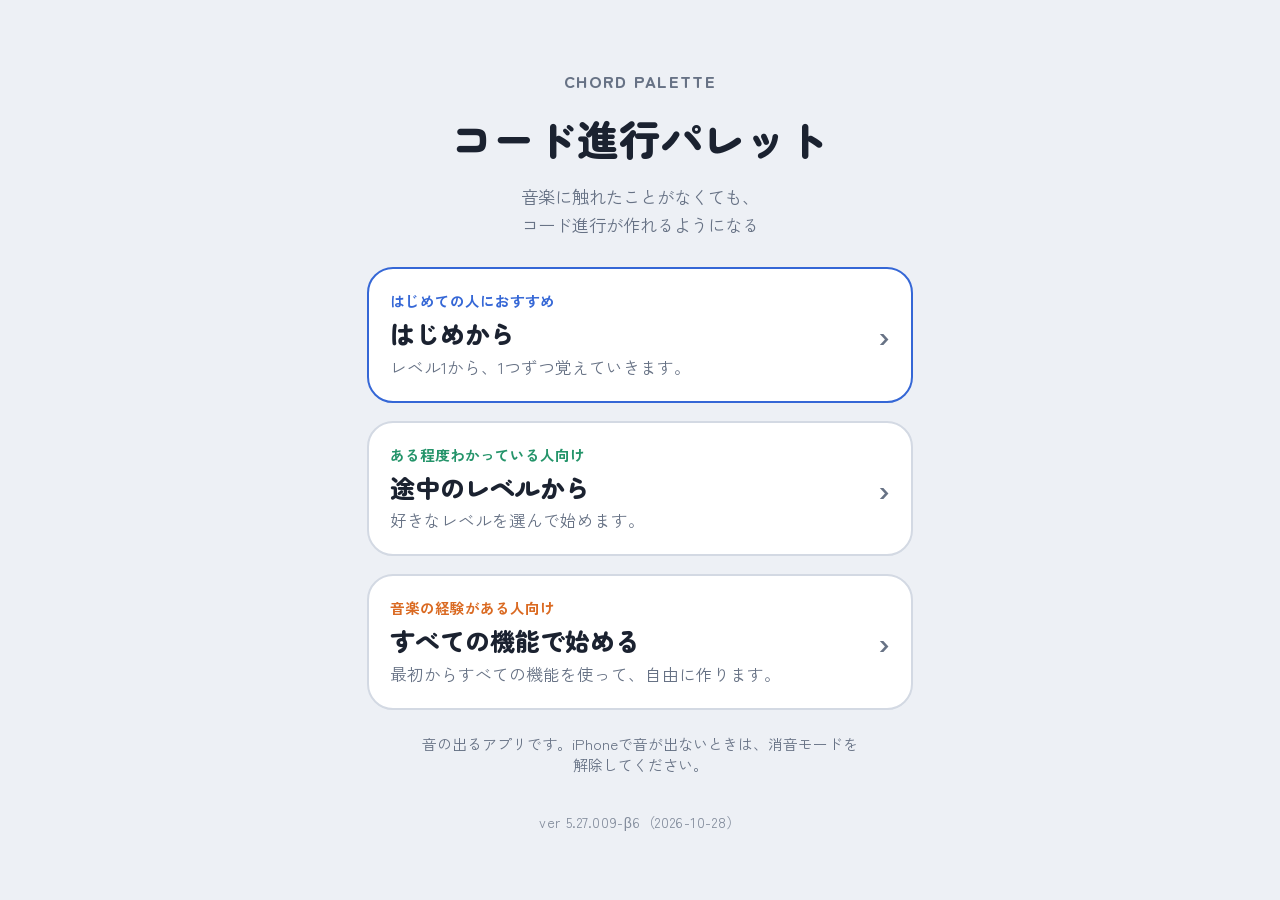
==== commit 63e20a3b: "ベータ版：メロディのお手本を、ふだんのメロディの画面と同じ大きさで表示し、鳴っている所を追いかける（ver 5.27.009-β6） Co-Authored-By: Claude Opus 5.5 <" ====
--- a/beta/index.html
+++ b/beta/index.html
@@ -28,7 +28,7 @@
 <link rel="preconnect" href="https://fonts.gstatic.com" crossorigin>
 <link rel="stylesheet" href="https://fonts.googleapis.com/css2?family=Zen+Maru+Gothic:wght@500;700;900&family=Zen+Kaku+Gothic+New:wght@400;500;700&display=swap">
 <link rel="stylesheet" href="../core/style.css?v=1301a5a6">
-<link rel="stylesheet" href="core/beta.css?v=94fcdbba">
+<link rel="stylesheet" href="core/beta.css?v=8783eef2">
 </head>
 <body>
 
@@ -88,7 +88,7 @@
     <div class="tslevels" id="tsLevels" hidden></div>
     <button class="mpcard free" id="tsFree"><span class="mptx"><small>音楽の経験がある人向け</small><b>すべての機能で始める</b><span>最初からすべての機能を使って、自由に作ります。</span></span><i>›</i></button>
     <p class="mpnote">音の出るアプリです。iPhoneで音が出ないときは、消音モードを解除してください。</p>
-    <p class="appver">ver 5.27.009-β5（2026-10-28）</p>
+    <p class="appver">ver 5.27.009-β6（2026-10-28）</p>
   </div>
 </div>
 <div class="scrim" id="scrim"></div>
@@ -160,7 +160,7 @@
   <div class="sec"><h3>リセット</h3>
     <div class="chips"><button class="chip" id="resetSlots">マスを空にする</button><button class="chip" id="resetAll">設定もぜんぶ最初に戻す</button></div>
     <p class="small" style="margin:0">セーブデータとマイ演奏は消えません。</p></div>
-  <p class="appver">ver 5.27.009-β5（2026-10-28）</p>
+  <p class="appver">ver 5.27.009-β6（2026-10-28）</p>
 </aside>
 
 <div class="sheet" id="varSheet" role="dialog" aria-label="コードのバリエーション">
@@ -222,7 +222,7 @@
 <script src="../core/js/07-tracks.js?v=ca8d3c38"></script>
 <script src="../core/js/09-phrase.js?v=47f99bd0"></script>
 <script src="../core/js/10-pated.js?v=c9de733f"></script>
-<script src="core/js/11-paths.js?v=97044d5e"></script>
+<script src="core/js/11-paths.js?v=4f3ebae5"></script>
 <script src="../core/js/12-songs.js?v=92349446"></script>
 <script src="core/js/13-chordadv.js?v=96210ac9"></script>
 </body>
--- a/beta/core/beta.css
+++ b/beta/core/beta.css
@@ -197,7 +197,7 @@
 @keyframes tmOut{to{opacity:0;transform:translateY(-4px)}}
 @keyframes tmIn{from{opacity:0;transform:translateY(4px)}}
 /* お手本をメロディの画面に出すとき：吹き出しの場所を空けるため、ロールは低めに */
-body.pex .modepanel .mroll{flex:none;height:min(46vh,320px)}
+body.pex .modepanel .mroll{flex:none;height:min(54vh,520px)}
 /* つぎへを押さずに、ファとシが消える */
 .kb12 button[data-fade]{animation:kbGone .6s 1.2s both}
 @keyframes kbGone{to{opacity:.2;background:var(--lane);border-style:dashed}}
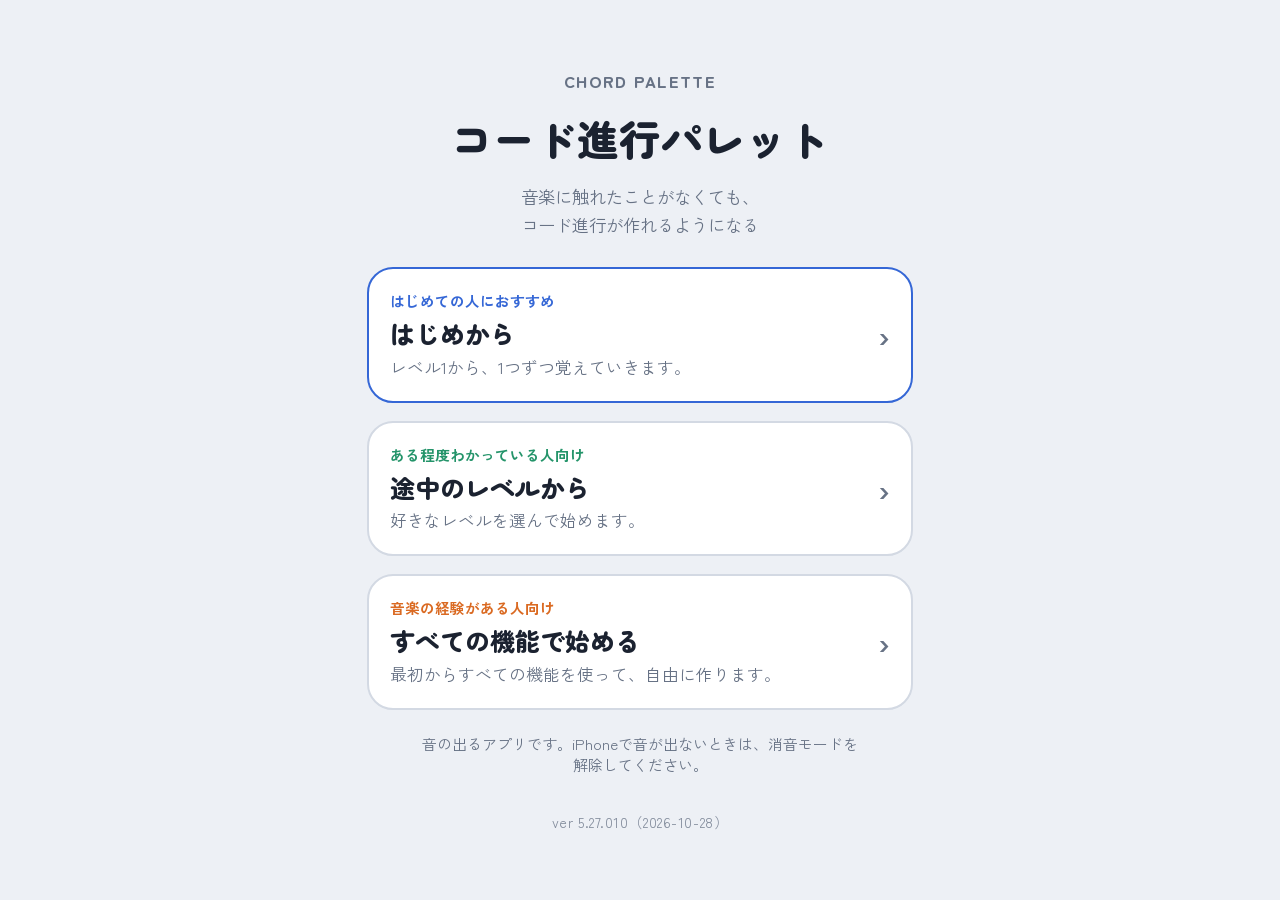
==== commit 963878e2: "チュートリアルのお手本で、1小節に2つ入れたコードも分けていないコードと同じ高さに。どのコードも1つずつ弾むように出す（ver 5.27.010） Co-Authored-By: Claude Opu" ====
--- a/beta/index.html
+++ b/beta/index.html
@@ -27,7 +27,7 @@
 <link rel="preconnect" href="https://fonts.googleapis.com">
 <link rel="preconnect" href="https://fonts.gstatic.com" crossorigin>
 <link rel="stylesheet" href="https://fonts.googleapis.com/css2?family=Zen+Maru+Gothic:wght@500;700;900&family=Zen+Kaku+Gothic+New:wght@400;500;700&display=swap">
-<link rel="stylesheet" href="../core/style.css?v=1301a5a6">
+<link rel="stylesheet" href="../core/style.css?v=46c48631">
 <link rel="stylesheet" href="core/beta.css?v=8783eef2">
 </head>
 <body>
@@ -88,7 +88,7 @@
     <div class="tslevels" id="tsLevels" hidden></div>
     <button class="mpcard free" id="tsFree"><span class="mptx"><small>音楽の経験がある人向け</small><b>すべての機能で始める</b><span>最初からすべての機能を使って、自由に作ります。</span></span><i>›</i></button>
     <p class="mpnote">音の出るアプリです。iPhoneで音が出ないときは、消音モードを解除してください。</p>
-    <p class="appver">ver 5.27.009-β6（2026-10-28）</p>
+    <p class="appver">ver 5.27.010（2026-10-28）</p>
   </div>
 </div>
 <div class="scrim" id="scrim"></div>
@@ -160,7 +160,7 @@
   <div class="sec"><h3>リセット</h3>
     <div class="chips"><button class="chip" id="resetSlots">マスを空にする</button><button class="chip" id="resetAll">設定もぜんぶ最初に戻す</button></div>
     <p class="small" style="margin:0">セーブデータとマイ演奏は消えません。</p></div>
-  <p class="appver">ver 5.27.009-β6（2026-10-28）</p>
+  <p class="appver">ver 5.27.010（2026-10-28）</p>
 </aside>
 
 <div class="sheet" id="varSheet" role="dialog" aria-label="コードのバリエーション">
@@ -217,7 +217,7 @@
 <script src="../core/js/02-mypattern.js?v=146890c2"></script>
 <script src="../core/js/03-ui.js?v=aeaad950"></script>
 <script src="../core/js/04-audio.js?v=596e3ac2"></script>
-<script src="../core/js/05-tutorial.js?v=4e760c0c"></script>
+<script src="../core/js/05-tutorial.js?v=6c946aed"></script>
 <script src="../core/js/06-save.js?v=3127f7e9"></script>
 <script src="../core/js/07-tracks.js?v=ca8d3c38"></script>
 <script src="../core/js/09-phrase.js?v=47f99bd0"></script>
--- a/core/style.css
+++ b/core/style.css
@@ -554,6 +554,7 @@
 .halfbox.ins>.tc.new{animation:wedge .8s cubic-bezier(.2,.8,.2,1) both;animation-delay:var(--wd)}
 @keyframes wedge{0%{flex-grow:0;max-width:0;opacity:0;transform:translateY(-16px) scale(.7);border-width:0}60%{opacity:1}100%{flex-grow:1;max-width:100%;opacity:1;transform:none}}
 .halfbox .tc{min-width:0;padding:8px 0}
+.exrow>.halfbox{align-self:stretch}   /* 分けたマスも、分けていないコードと同じ高さに */
 .halfbox .tc b{font-size:clamp(.75rem,3.6vw,1.1rem);white-space:nowrap}
 .lvtitle .unl{margin-top:6px;font-size:.78rem;color:var(--muted)}
 .opsl{display:flex;flex-direction:column;gap:8px;width:100%;text-align:left}
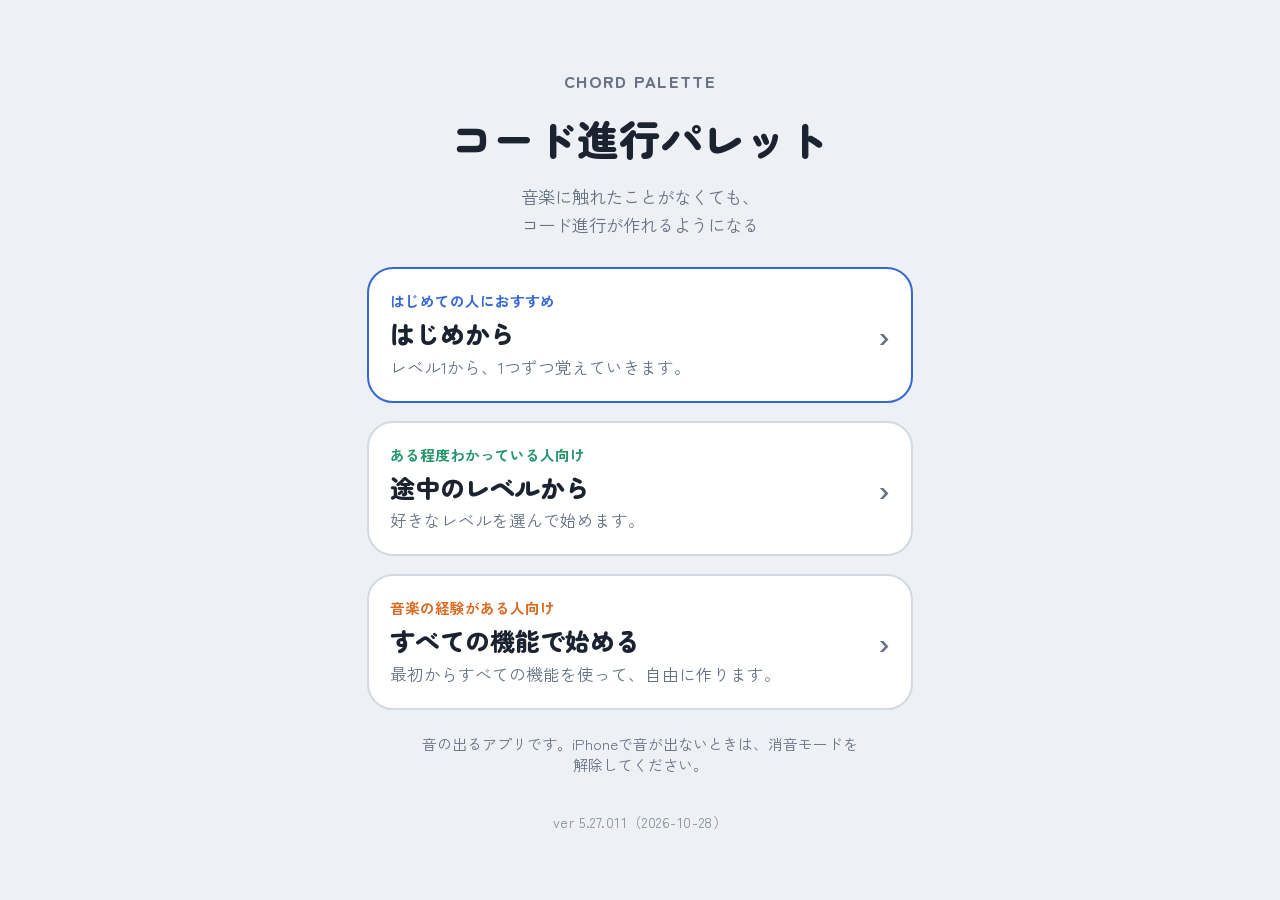
==== commit aaf5e49d: "ベータ版：レベル9〜11まで進んだ人がタイトル画面から進めなかったのを直す（ver 5.27.011） Co-Authored-By: Claude Opus 5.5 <noreply@anthrop" ====
--- a/beta/index.html
+++ b/beta/index.html
@@ -88,7 +88,7 @@
     <div class="tslevels" id="tsLevels" hidden></div>
     <button class="mpcard free" id="tsFree"><span class="mptx"><small>音楽の経験がある人向け</small><b>すべての機能で始める</b><span>最初からすべての機能を使って、自由に作ります。</span></span><i>›</i></button>
     <p class="mpnote">音の出るアプリです。iPhoneで音が出ないときは、消音モードを解除してください。</p>
-    <p class="appver">ver 5.27.010（2026-10-28）</p>
+    <p class="appver">ver 5.27.011（2026-10-28）</p>
   </div>
 </div>
 <div class="scrim" id="scrim"></div>
@@ -160,7 +160,7 @@
   <div class="sec"><h3>リセット</h3>
     <div class="chips"><button class="chip" id="resetSlots">マスを空にする</button><button class="chip" id="resetAll">設定もぜんぶ最初に戻す</button></div>
     <p class="small" style="margin:0">セーブデータとマイ演奏は消えません。</p></div>
-  <p class="appver">ver 5.27.010（2026-10-28）</p>
+  <p class="appver">ver 5.27.011（2026-10-28）</p>
 </aside>
 
 <div class="sheet" id="varSheet" role="dialog" aria-label="コードのバリエーション">
@@ -215,15 +215,15 @@
 <script>window.CP_CONF={"store": "cpbeta-", "snd": "../snd/", "kind": "beta", "lvMax": 12};</script>
 <script src="../core/js/01-music.js?v=28c1b060"></script>
 <script src="../core/js/02-mypattern.js?v=146890c2"></script>
-<script src="../core/js/03-ui.js?v=aeaad950"></script>
+<script src="../core/js/03-ui.js?v=1d8018e2"></script>
 <script src="../core/js/04-audio.js?v=596e3ac2"></script>
-<script src="../core/js/05-tutorial.js?v=6c946aed"></script>
-<script src="../core/js/06-save.js?v=3127f7e9"></script>
+<script src="../core/js/05-tutorial.js?v=f438da7d"></script>
+<script src="../core/js/06-save.js?v=2892d098"></script>
 <script src="../core/js/07-tracks.js?v=ca8d3c38"></script>
 <script src="../core/js/09-phrase.js?v=47f99bd0"></script>
 <script src="../core/js/10-pated.js?v=c9de733f"></script>
 <script src="core/js/11-paths.js?v=4f3ebae5"></script>
 <script src="../core/js/12-songs.js?v=92349446"></script>
-<script src="core/js/13-chordadv.js?v=96210ac9"></script>
+<script src="core/js/13-chordadv.js?v=391b963a"></script>
 </body>
 </html>
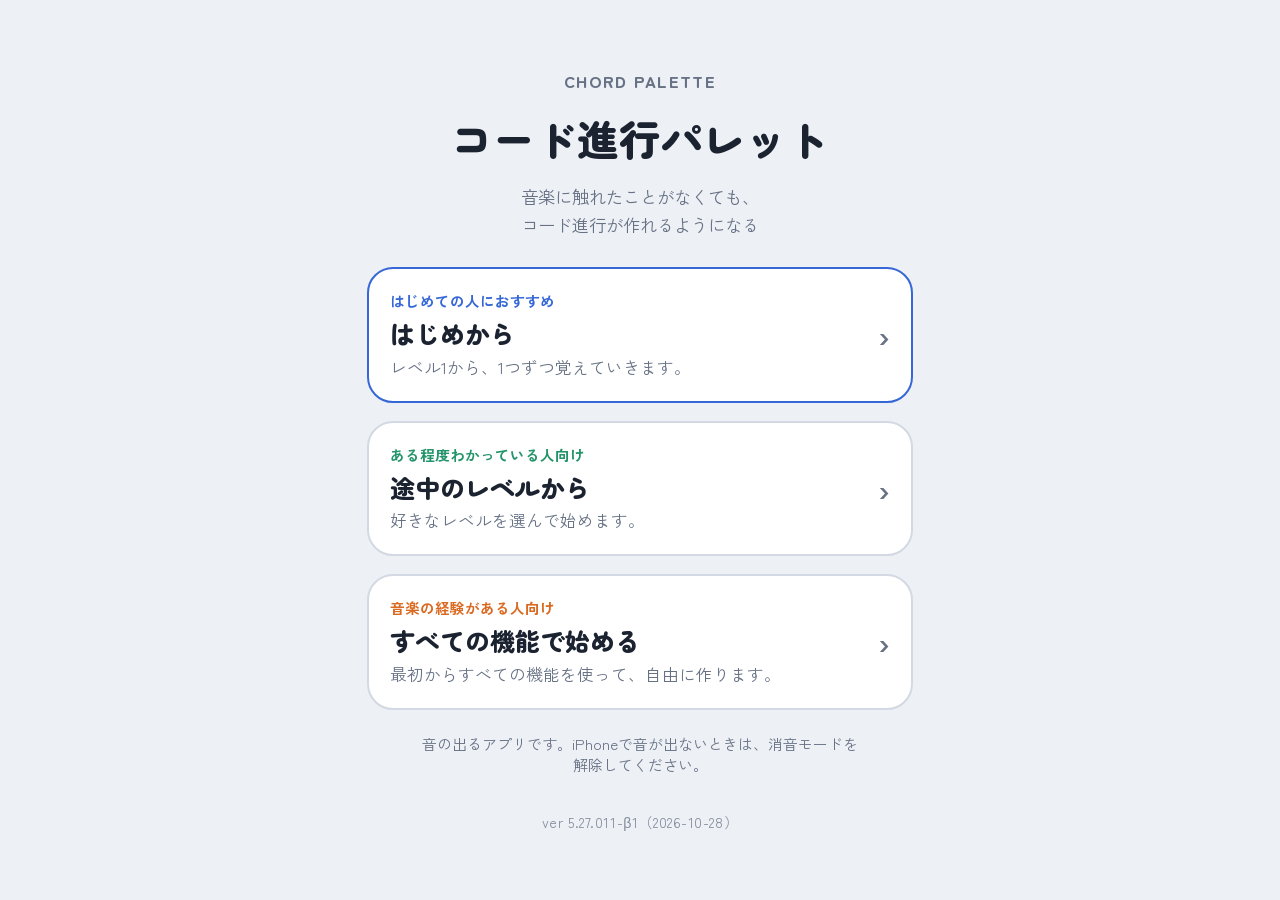
==== commit 9f6c1ee3: "ベータ版：レベル10・11の挟むコードの説明で、もとのコード→半音変えたコードの順に鍵盤と音を出し、挟むコードが割り込んで入るように。ソ♯を1音だけ鳴らす（ver 5.27.011-β1） Co-Au" ====
--- a/beta/index.html
+++ b/beta/index.html
@@ -88,7 +88,7 @@
     <div class="tslevels" id="tsLevels" hidden></div>
     <button class="mpcard free" id="tsFree"><span class="mptx"><small>音楽の経験がある人向け</small><b>すべての機能で始める</b><span>最初からすべての機能を使って、自由に作ります。</span></span><i>›</i></button>
     <p class="mpnote">音の出るアプリです。iPhoneで音が出ないときは、消音モードを解除してください。</p>
-    <p class="appver">ver 5.27.011（2026-10-28）</p>
+    <p class="appver">ver 5.27.011-β1（2026-10-28）</p>
   </div>
 </div>
 <div class="scrim" id="scrim"></div>
@@ -160,7 +160,7 @@
   <div class="sec"><h3>リセット</h3>
     <div class="chips"><button class="chip" id="resetSlots">マスを空にする</button><button class="chip" id="resetAll">設定もぜんぶ最初に戻す</button></div>
     <p class="small" style="margin:0">セーブデータとマイ演奏は消えません。</p></div>
-  <p class="appver">ver 5.27.011（2026-10-28）</p>
+  <p class="appver">ver 5.27.011-β1（2026-10-28）</p>
 </aside>
 
 <div class="sheet" id="varSheet" role="dialog" aria-label="コードのバリエーション">
@@ -224,6 +224,6 @@
 <script src="../core/js/10-pated.js?v=c9de733f"></script>
 <script src="core/js/11-paths.js?v=4f3ebae5"></script>
 <script src="../core/js/12-songs.js?v=92349446"></script>
-<script src="core/js/13-chordadv.js?v=391b963a"></script>
+<script src="core/js/13-chordadv.js?v=c4ccb592"></script>
 </body>
 </html>
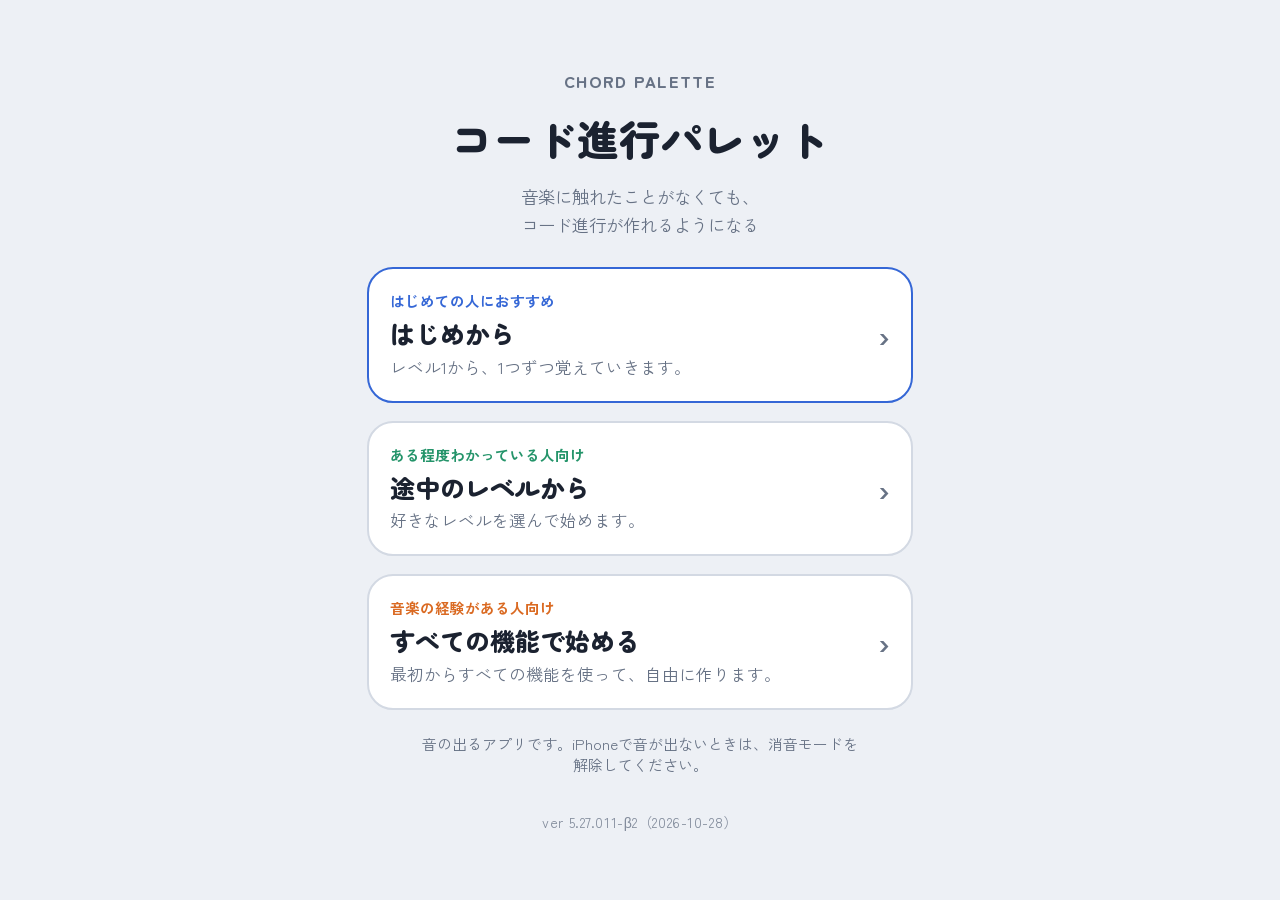
==== commit 6e0c74ee: "ベータ版：レベル10・11の挟むコードのページで、上の並びをお手本の進行全体（1→4→5→6m など）にして、鳴っている小節が光るように（ver 5.27.011-β2） Co-Authored-By" ====
--- a/beta/index.html
+++ b/beta/index.html
@@ -88,7 +88,7 @@
     <div class="tslevels" id="tsLevels" hidden></div>
     <button class="mpcard free" id="tsFree"><span class="mptx"><small>音楽の経験がある人向け</small><b>すべての機能で始める</b><span>最初からすべての機能を使って、自由に作ります。</span></span><i>›</i></button>
     <p class="mpnote">音の出るアプリです。iPhoneで音が出ないときは、消音モードを解除してください。</p>
-    <p class="appver">ver 5.27.011-β1（2026-10-28）</p>
+    <p class="appver">ver 5.27.011-β2（2026-10-28）</p>
   </div>
 </div>
 <div class="scrim" id="scrim"></div>
@@ -160,7 +160,7 @@
   <div class="sec"><h3>リセット</h3>
     <div class="chips"><button class="chip" id="resetSlots">マスを空にする</button><button class="chip" id="resetAll">設定もぜんぶ最初に戻す</button></div>
     <p class="small" style="margin:0">セーブデータとマイ演奏は消えません。</p></div>
-  <p class="appver">ver 5.27.011-β1（2026-10-28）</p>
+  <p class="appver">ver 5.27.011-β2（2026-10-28）</p>
 </aside>
 
 <div class="sheet" id="varSheet" role="dialog" aria-label="コードのバリエーション">
@@ -224,6 +224,6 @@
 <script src="../core/js/10-pated.js?v=c9de733f"></script>
 <script src="core/js/11-paths.js?v=4f3ebae5"></script>
 <script src="../core/js/12-songs.js?v=92349446"></script>
-<script src="core/js/13-chordadv.js?v=c4ccb592"></script>
+<script src="core/js/13-chordadv.js?v=00080c54"></script>
 </body>
 </html>
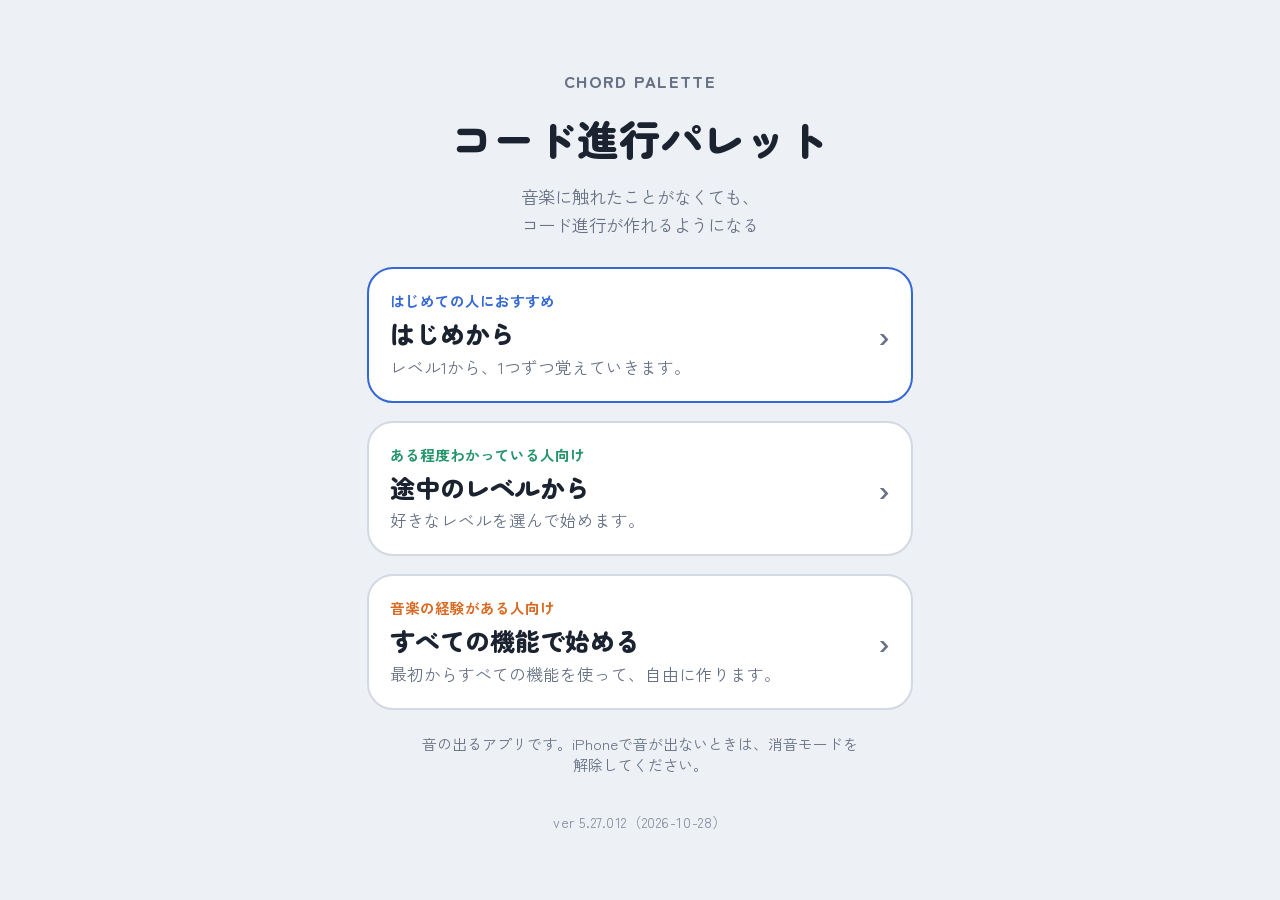
==== commit 18ed9b39: "チュートリアルのお手本で、1小節に2つのコードは鳴っている方だけ光るように。ベータ版：ビギナーのコードを変える画面を、ルート・種類・数字・ベースを別々に選ぶ形に（数字6・ベース7・明るい暗い8・ルート" ====
--- a/beta/index.html
+++ b/beta/index.html
@@ -88,7 +88,7 @@
     <div class="tslevels" id="tsLevels" hidden></div>
     <button class="mpcard free" id="tsFree"><span class="mptx"><small>音楽の経験がある人向け</small><b>すべての機能で始める</b><span>最初からすべての機能を使って、自由に作ります。</span></span><i>›</i></button>
     <p class="mpnote">音の出るアプリです。iPhoneで音が出ないときは、消音モードを解除してください。</p>
-    <p class="appver">ver 5.27.011-β2（2026-10-28）</p>
+    <p class="appver">ver 5.27.012（2026-10-28）</p>
   </div>
 </div>
 <div class="scrim" id="scrim"></div>
@@ -160,7 +160,7 @@
   <div class="sec"><h3>リセット</h3>
     <div class="chips"><button class="chip" id="resetSlots">マスを空にする</button><button class="chip" id="resetAll">設定もぜんぶ最初に戻す</button></div>
     <p class="small" style="margin:0">セーブデータとマイ演奏は消えません。</p></div>
-  <p class="appver">ver 5.27.011-β2（2026-10-28）</p>
+  <p class="appver">ver 5.27.012（2026-10-28）</p>
 </aside>
 
 <div class="sheet" id="varSheet" role="dialog" aria-label="コードのバリエーション">
@@ -217,13 +217,14 @@
 <script src="../core/js/02-mypattern.js?v=146890c2"></script>
 <script src="../core/js/03-ui.js?v=1d8018e2"></script>
 <script src="../core/js/04-audio.js?v=596e3ac2"></script>
-<script src="../core/js/05-tutorial.js?v=f438da7d"></script>
+<script src="../core/js/05-tutorial.js?v=c2c379a9"></script>
 <script src="../core/js/06-save.js?v=2892d098"></script>
 <script src="../core/js/07-tracks.js?v=ca8d3c38"></script>
 <script src="../core/js/09-phrase.js?v=47f99bd0"></script>
 <script src="../core/js/10-pated.js?v=c9de733f"></script>
 <script src="core/js/11-paths.js?v=4f3ebae5"></script>
 <script src="../core/js/12-songs.js?v=92349446"></script>
-<script src="core/js/13-chordadv.js?v=00080c54"></script>
+<script src="core/js/13-chordadv.js?v=1d3e5b6e"></script>
+<script src="core/js/14-varsplit.js?v=b50e8da7"></script>
 </body>
 </html>
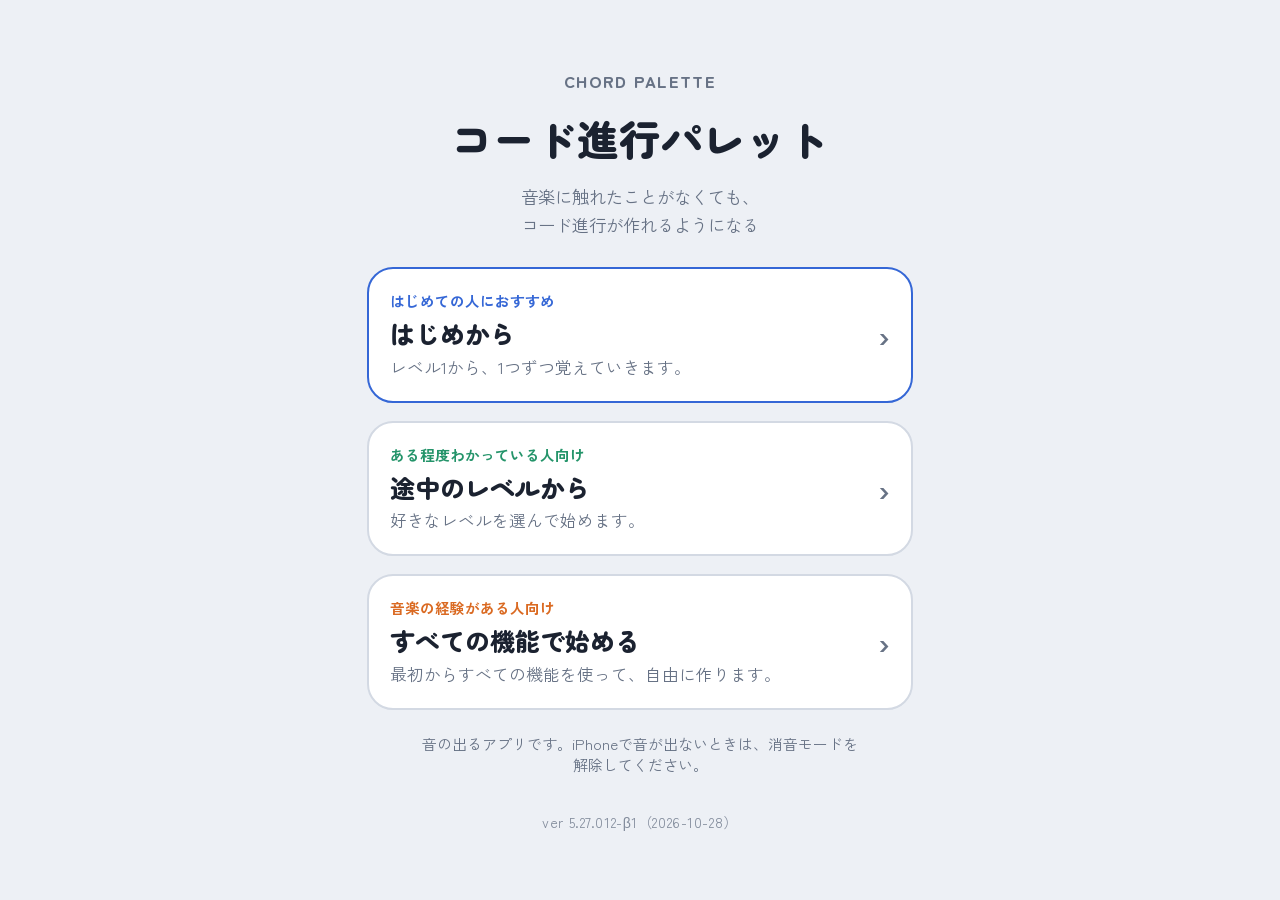
==== commit 0ed3682d: "ベータ版：コードを変える画面で、sus2・sus4 は数字の列に入れてレベル6でまとめて開く。種類の列はレベル8から（ver 5.27.012-β1） Co-Authored-By: Claude O" ====
--- a/beta/index.html
+++ b/beta/index.html
@@ -88,7 +88,7 @@
     <div class="tslevels" id="tsLevels" hidden></div>
     <button class="mpcard free" id="tsFree"><span class="mptx"><small>音楽の経験がある人向け</small><b>すべての機能で始める</b><span>最初からすべての機能を使って、自由に作ります。</span></span><i>›</i></button>
     <p class="mpnote">音の出るアプリです。iPhoneで音が出ないときは、消音モードを解除してください。</p>
-    <p class="appver">ver 5.27.012（2026-10-28）</p>
+    <p class="appver">ver 5.27.012-β1（2026-10-28）</p>
   </div>
 </div>
 <div class="scrim" id="scrim"></div>
@@ -160,7 +160,7 @@
   <div class="sec"><h3>リセット</h3>
     <div class="chips"><button class="chip" id="resetSlots">マスを空にする</button><button class="chip" id="resetAll">設定もぜんぶ最初に戻す</button></div>
     <p class="small" style="margin:0">セーブデータとマイ演奏は消えません。</p></div>
-  <p class="appver">ver 5.27.012（2026-10-28）</p>
+  <p class="appver">ver 5.27.012-β1（2026-10-28）</p>
 </aside>
 
 <div class="sheet" id="varSheet" role="dialog" aria-label="コードのバリエーション">
@@ -225,6 +225,6 @@
 <script src="core/js/11-paths.js?v=4f3ebae5"></script>
 <script src="../core/js/12-songs.js?v=92349446"></script>
 <script src="core/js/13-chordadv.js?v=1d3e5b6e"></script>
-<script src="core/js/14-varsplit.js?v=b50e8da7"></script>
+<script src="core/js/14-varsplit.js?v=85fa3779"></script>
 </body>
 </html>
